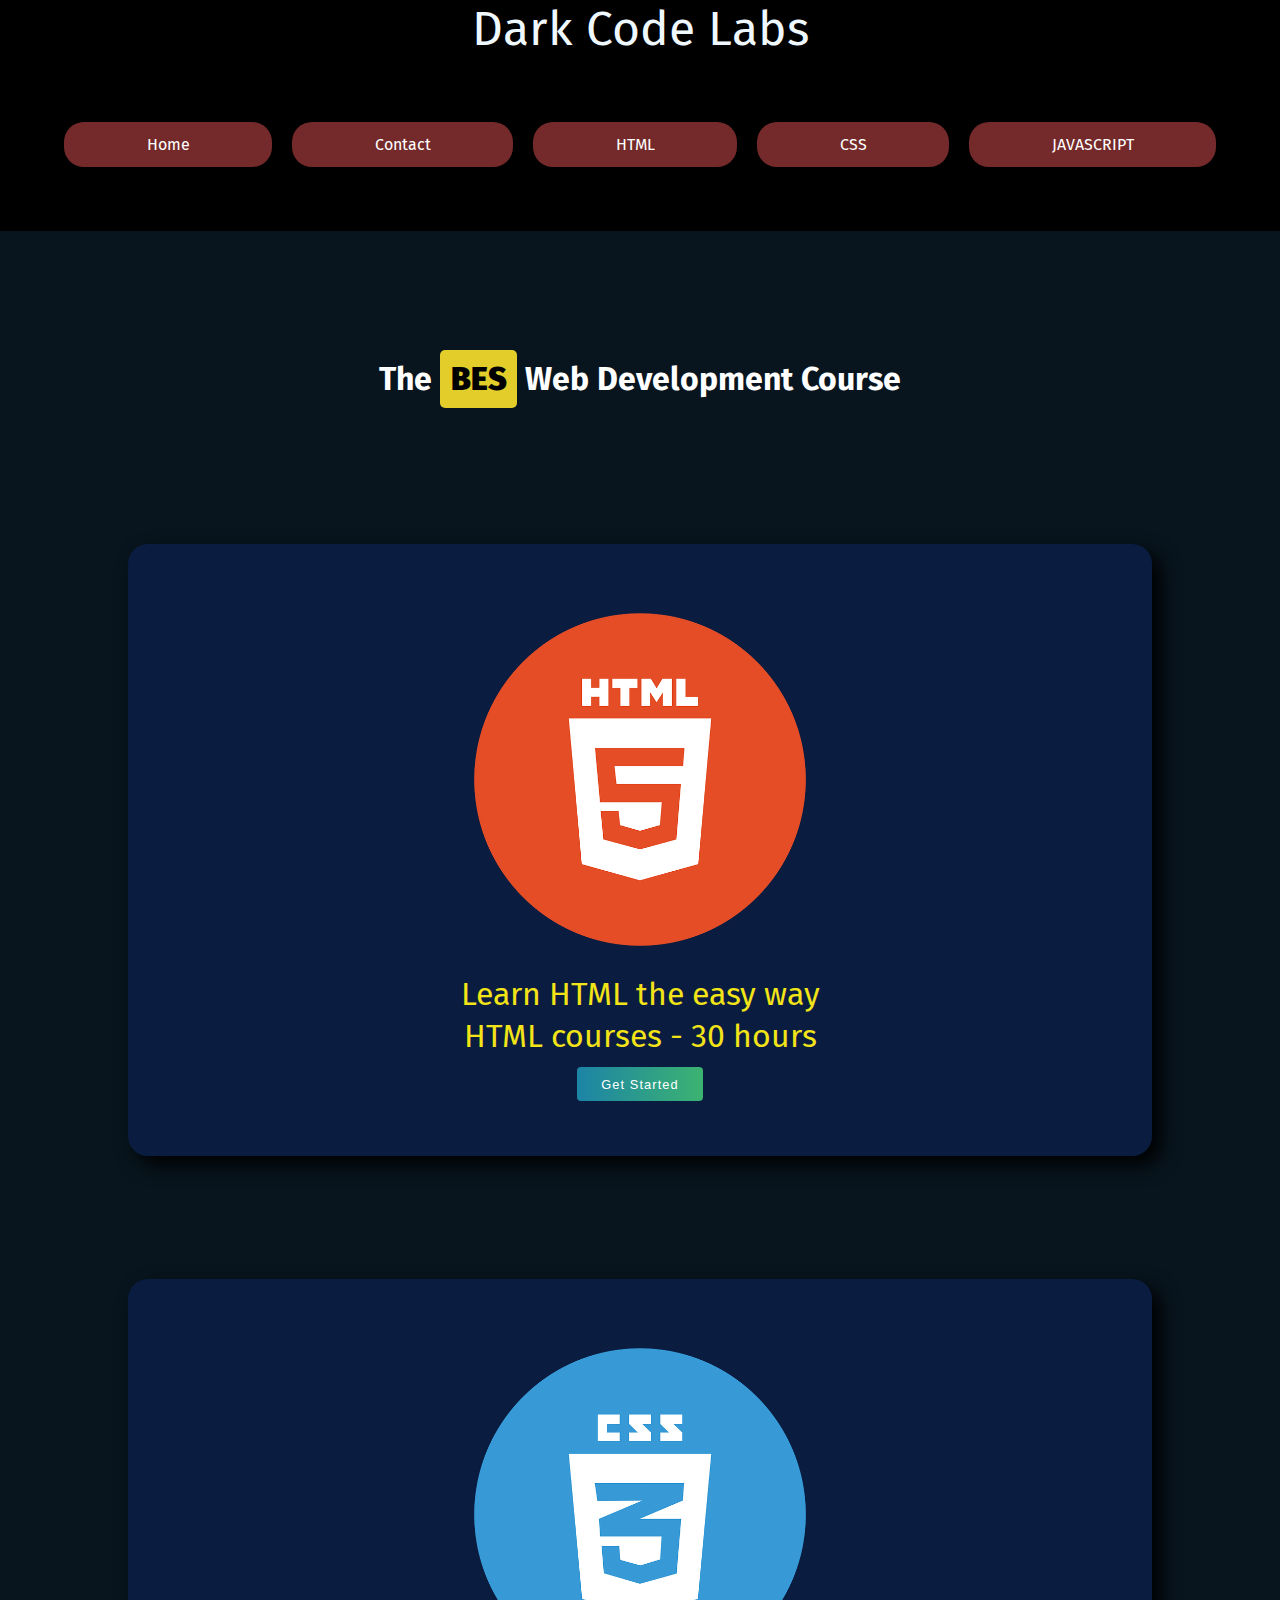
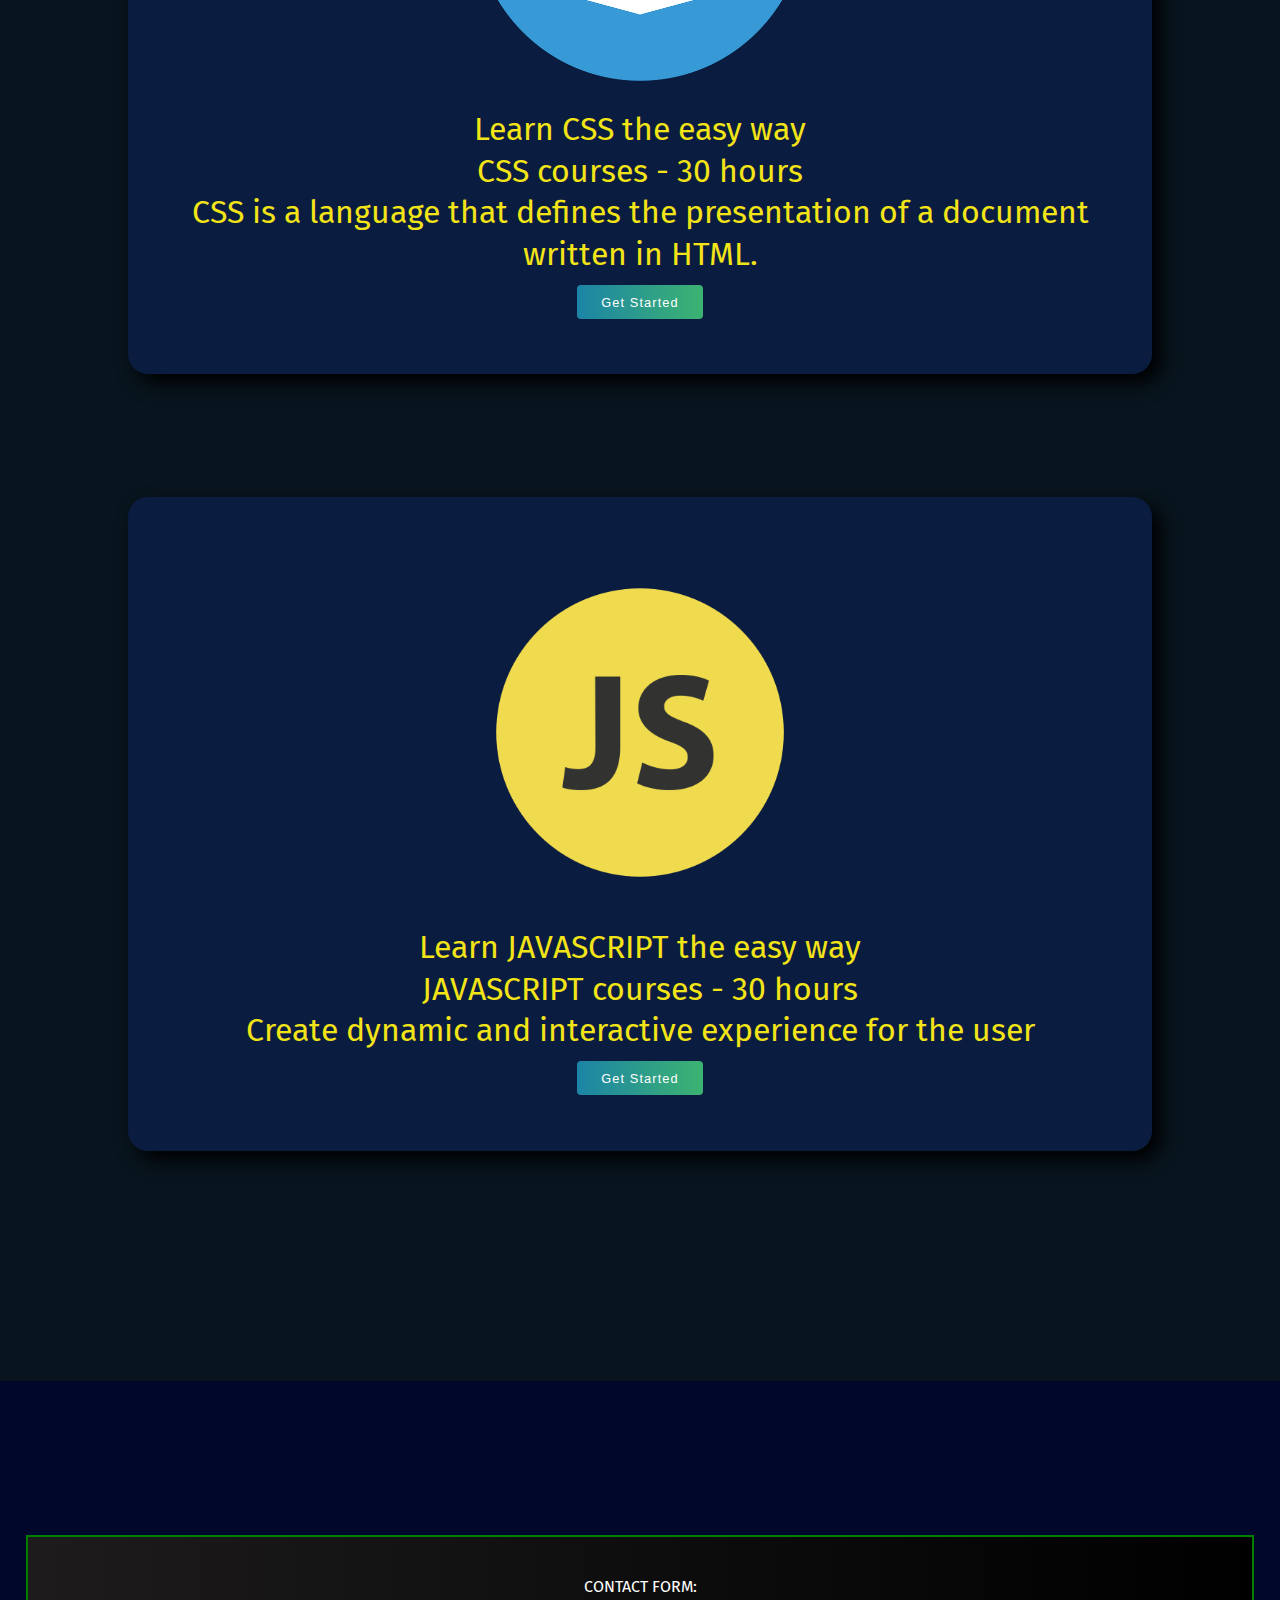
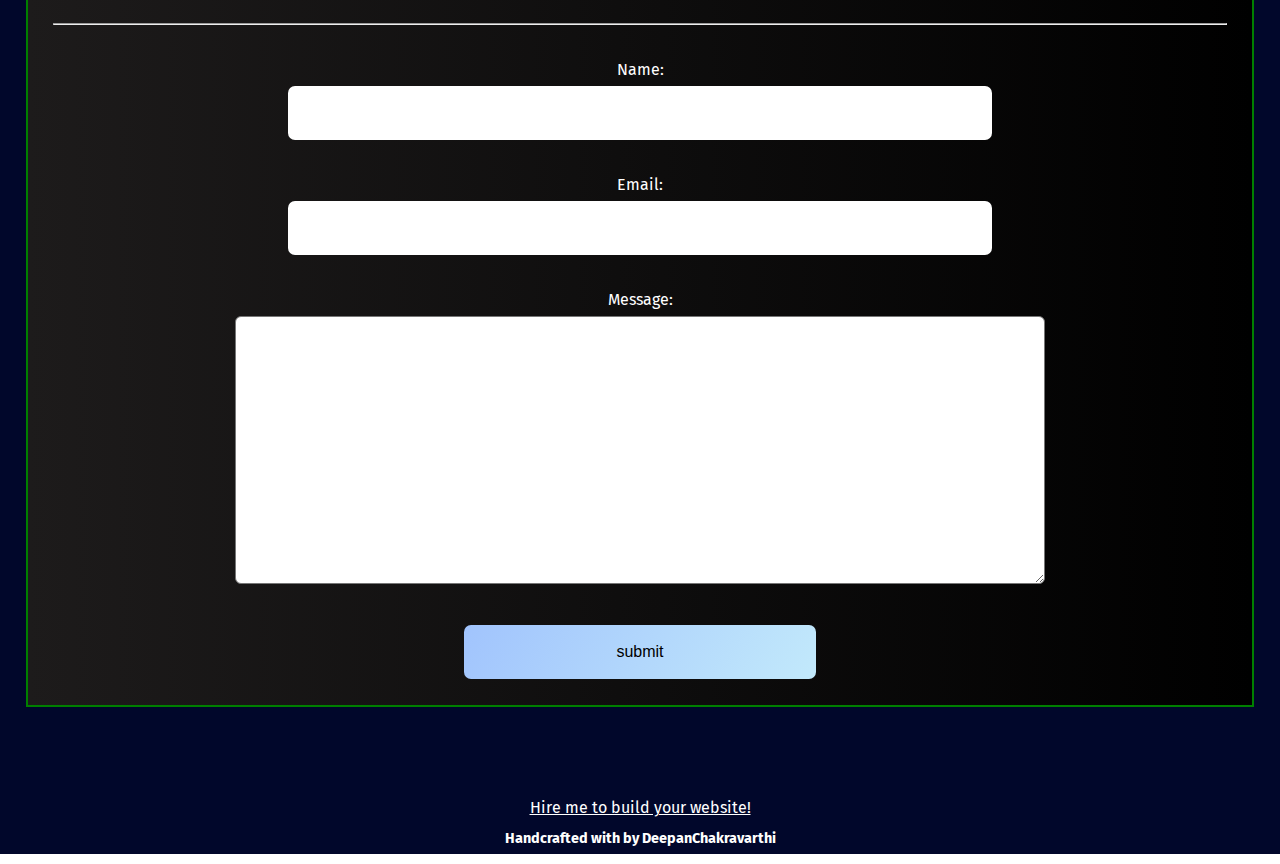
==== index.html @ 504ce3c5 "updating index.html" ====
<!DOCTYPE html>
<html lang="en">

<head>
    <meta charset="UTF-8">
    <meta name="author" content="Darkcoder">
    <meta name="keywords" content="html, css, javascript, web development, darkcodelabs">
    <meta name="description" content="Online web Development courses at DarkCodeLabs">
    <meta name="viewport" content="width=device-width, initial-scale=1.0">
    <meta http-equiv="X-UA-Compatible" content="ie=edge">
    <title>DarkCodeLabs</title>
    <link rel="stylesheet" href="./style.css">
    <link rel="stylesheet" href="https://use.fontawesome.com/releases/v5.8.1/css/all.css"
        integrity="sha384-50oBUHEmvpQ+1lW4y57PTFmhCaXp0ML5d60M1M7uH2+nqUivzIebhndOJK28anvf" crossorigin="anonymous">
    <link href="https://fonts.googleapis.com/css?family=Fira+Sans" rel="stylesheet">
</head>

<body>
    <div class="container" id="container">
        <header id="heading">Dark Code Labs</header>
        <nav id="navBar">
            <a href="./index.html" class="navBtn home"> Home </a>
            <a href="#contact-form" class="navBtn contactnav"> Contact </a>
            <a href="#htmlsec" class="navBtn htmlnav"> HTML </a>
            <a href="#csssec" class="navBtn cssnav"> CSS </a>
            <a href="#javascriptsec" class="navBtn javascriptnav"> JAVASCRIPT </a>
        </nav>
        <!-- <img id ="logo" src="./logo/darkcodelab.png" alt="darkcodelab"> -->

        <main id="pageContent">

            <h1 id="animHeading">The <b id="typing">NO-BULLSHIT</b> Web Development Course</h1>
            <div class="wrap">



                <section id="htmlsec">
                    <div class="html">
                        <img src="./logo/html.png" alt="html">
                        <div class="title">Learn HTML the easy way</div>
                        <div class="description">HTML courses - 30 hours</div>
                        <a href="#contact-form" class="contact" id="Btn">Get Started</a>
                    </div>
                </section>


                <section id="csssec">
                    <div class="css">
                        <img src="./logo/css.png" alt="css">
                        <div class="title">Learn CSS the easy way</div>
                        <div class="description">CSS courses - 30 hours</div>
                        <div class="description"> CSS is a language that defines the presentation of a document written
                            in HTML.</div>
                        <a href="#contact-form" class="contact" id="Btn">Get Started</a>
                    </div>
                </section>


                <section id="javascriptsec">

                    <div class="javascript">
                        <img src="./logo/javascript.png" alt="javascript">
                        <div class="title">Learn JAVASCRIPT the easy way</div>
                        <div class="description">JAVASCRIPT courses - 30 hours</div>
                        <div class="description">Create dynamic and interactive experience for the user</div>
                        <a href="#contact-form" class="contact" id="Btn">Get Started</a>
                    </div>
                </section>
            </div>

        </main>

        <footer>
            <form action="https://formspree.io/deepanchakravarthi434@gmail.com" method="POST" id="contact-form">
                <p id="contact">CONTACT FORM:</p> <br>
                <hr><br>
                Name: <br>
                <input class="name" type="text" name="name" required> <br><br>
                Email: <br>
                <input class="email" type="email" name="email" required> <br><br>
                Message: <br>
                <textarea name="message" id="textarea" cols="37" rows="10"></textarea><br><br>
                <input type="submit" id="submit" value="submit">

            </form><br><br>
            <button id="btn" href="#heading" onclick="topfunction()"><i class="fa fa-arrow-up"></i></button>
            <a href="./contact.html" style="color: white">Hire me to build your website!</a>
            <h3 id="foot">Handcrafted with <i class="fa fa-heart"></i> by DeepanChakravarthi </h3>
        </footer>

    </div>
    <script src="./app.js"></script>

</body>

</html>
---- style.css ----
* {
    margin: 0;
    padding: 0;
    box-sizing: border-box;
}

html {
    scroll-behavior: smooth;
}

.container {

    height: 100%;
    width: 100%;
    font-family: "Fira Sans", sans-serif;
    background: black;
    background: #08151E;

}

#heading {
    font-size: 3rem;
    border: 2px solid rgba(255, 255, 255, 0.15);
    background: black;
    color: aliceblue;
    width: 100%;
    text-align: center;
    position: relative;


}


nav {
    width: 100%;
    display: grid;
    outline: none;
    grid-auto-flow: column;
    grid-gap: 20px;
    padding: 5%;
    background: black;
    text-align: center;



}


.navBtn {
    background: #114357;
    background: -webkit-linear-gradient(to right, #F29492, #114357);
    background: linear-gradient(to right, #F29492, #114357);
    height: 5vh;
    color: white;
    line-height: 5vh;
    border: none;
    outline: none;
    cursor: pointer;

    box-shadow: 2px 2px black;
    scrollbar-highlight-color: #3CB371;
    border-radius: 20px;
    text-decoration: none;
    background: rgba(231, 83, 83, 0.5);
}

img {
    width: 40%;

    border-radius: 100%;
}

main {
    padding: 10% 10%;
    text-align: center;
    line-height: 130%;
    width: 100%;

}

#animHeading {
    margin-bottom: 4%;
    text-align: center;
    line-height: 130%;
    color: white;

}

@media screen and (max-width: 359px) {
    nav {
        grid-auto-flow: row;
    }

}

.navBtn:hover {
    background: rgba(182, 42, 0, 0.8);
}


.html,
.css,
.javascript {

    color: rgb(243, 228, 24);
    font-size: 2rem;
    line-height: 130%;
    background: rgba(12, 32, 77, 0.7);
    border-radius: 20px;
    padding: 5% 5%;
    margin-top: 10%;
    box-shadow: 9px 9px 20px black;
    width: 100%;

}

.wrap {

    margin-bottom: 10%;
    display: grid;
    grid-auto-flow: row;
    grid-gap: 20px;
}

footer {
    text-align: center;
    color: white;
    background: #01072B;
    padding: 10% 0;
    line-height: 190%;
    text-align: center;
    padding-bottom: 0;
}

.contact {
    background: #FF512F;
    background: linear-gradient(to right, #1c84a6, #3CB371);
    color: white;
    font-size: 0.8rem;
    font-family: "Oswald", "Helvetica Neue", sans-serif;
    padding: 0.6rem 1.5rem;
    border-radius: 4px;
    transition: 0.3s all ease-in-out;
    letter-spacing: 1.1px;
    text-decoration: none
}

.contact:hover {
    cursor: pointer;
    opacity: 0.8;
    box-shadow: 0 0 5px 2px rgba(39, 147, 126, 0.35);
}

#typing {
    background: rgb(226, 205, 43);
    padding: 1%;
    color: black;
    border-radius: 5px;
}

#foot {
    margin-bottom: 0;
    font-size: 0.9rem;
}

@keyframes blink {
    0% {
        opacity: 0;
    }

    50% {
        opacity: 0;
    }

    100% {
        opacity: 1;
    }
}

#heading {
    outline: none;
    border: none;

    animation: headanimation 0.9s ease-in-out infinite alternate;
}

@keyframes headanimation {
    0% {

        color: white;

    }

    50% {
        color: darkgrey;
    }

    100% {

        color: grey;
    }
}

img {
    animation: imgrotate 3s ease-out infinite;

}

@keyframes imgrotate {
    from {
        transform: rotateY(0deg);
    }

    to {
        transform: rotateY(1440deg);
    }
}

form {
    width: calc(100% -8%);
    height: 100%;
    margin-top: 2%;
    border: 2px solid green;
    margin: 2%;
    padding: 2%;
    background-image: linear-gradient(to right, #1d1b1b 0%, black 100%);
}

form>input {
    border: none;
    outline: none;
    height: 6vh;
    padding: 1%;
    border-radius: 7px;
    width: 60%;
    font-size: 1rem;
}

textarea {
    border-radius: 6px;
    padding: 2%;
    width: 69%;
    font-size: 1.2rem;
}

.name:focus,
.email:focus {
    width: 70%;
}

form input[type="submit"] {
    width: 30%;
    background-image: linear-gradient(120deg, #a1c4fd 0%, #c2e9fb 100%);
    cursor: pointer;
}

input[type="submit"]:hover {
    opacity: 0.8;
    box-shadow: 0 0 5px 2px rgba(39, 147, 126, 0.35);
}

#contact {
    position: relative;
    top: 10px;
}

#btn {
    border: none;
    background: none;
    position: fixed;
    right: 10px;
    bottom: 10px;
    z-index: 99;
    display: none;
    font-size: 1.7rem;
    outline: none;
    cursor: pointer;
    color: white;
}
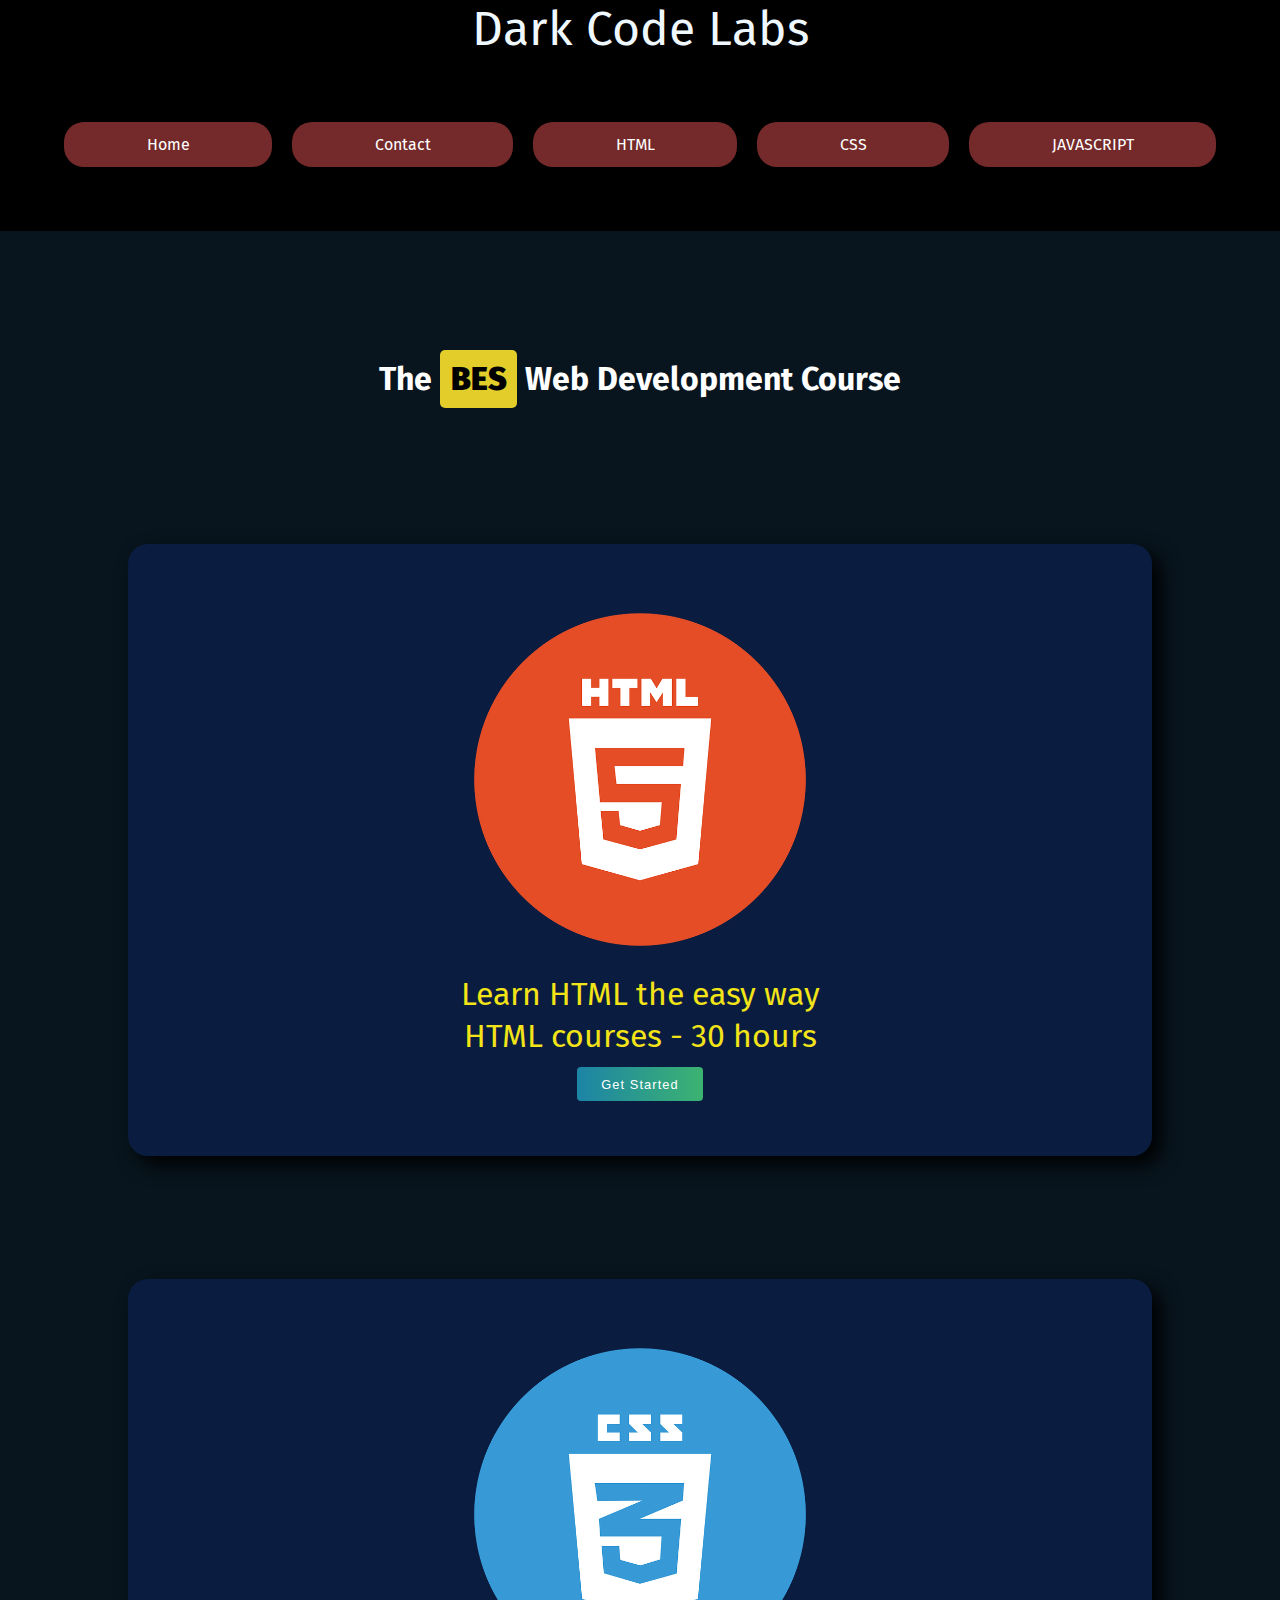
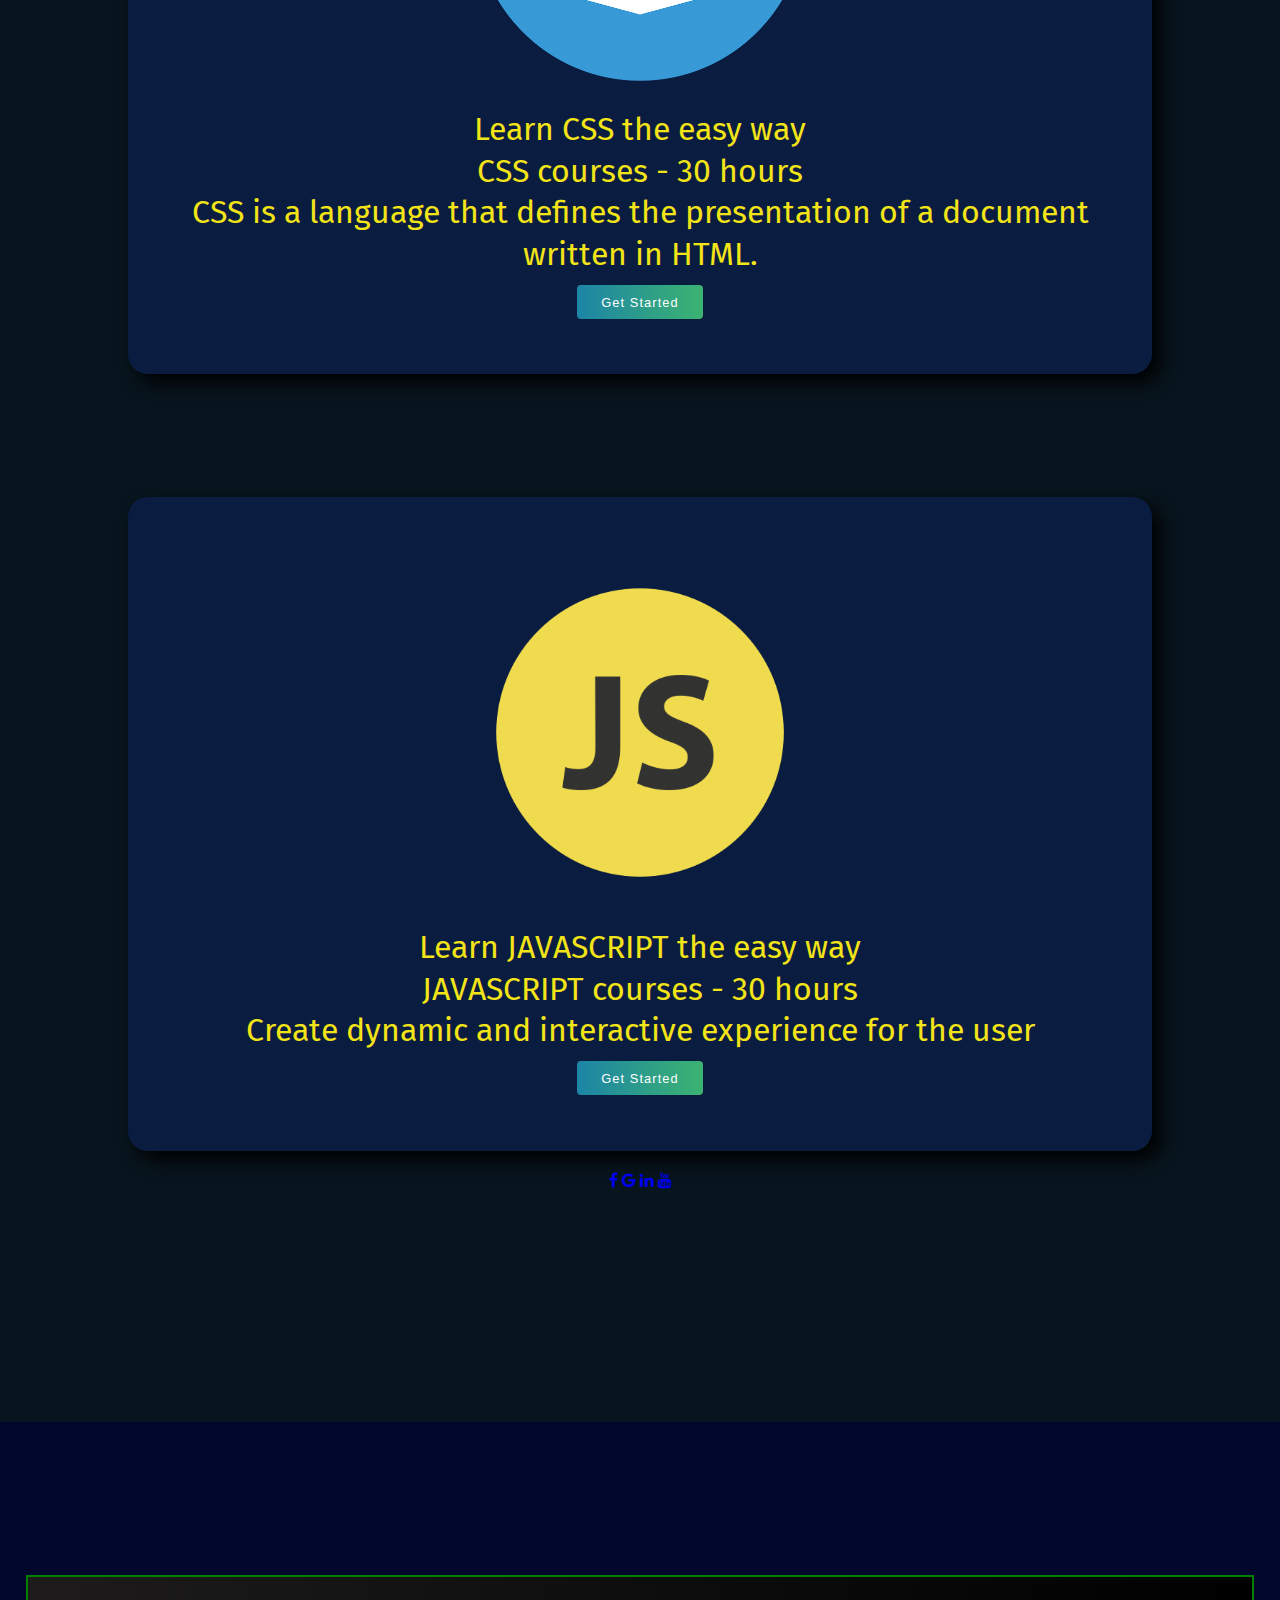
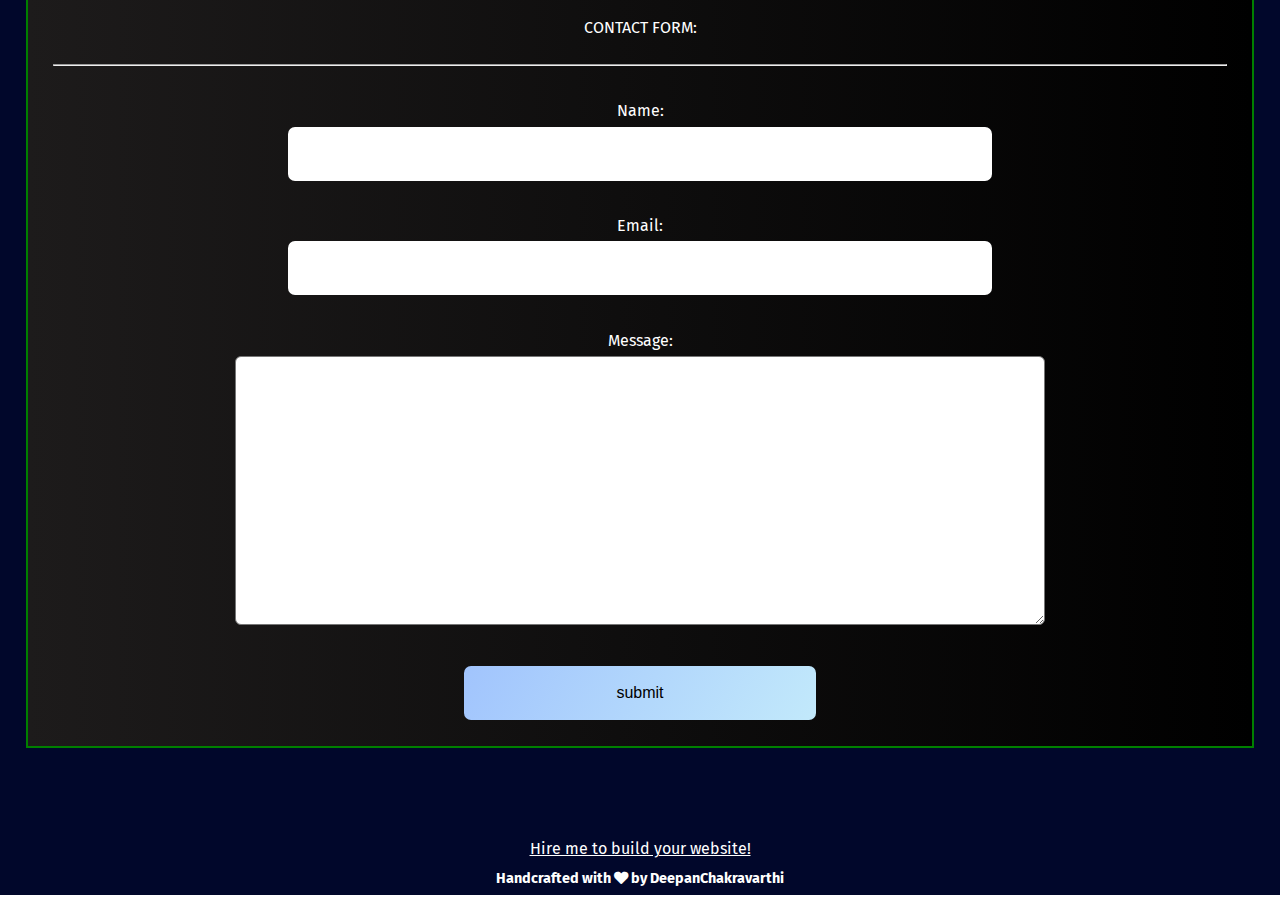
==== commit c8b247e4: "updating index.html" ====
--- a/index.html
+++ b/index.html
@@ -12,6 +12,7 @@
     <link rel="stylesheet" href="./style.css">
     <link rel="stylesheet" href="https://use.fontawesome.com/releases/v5.8.1/css/all.css"
         integrity="sha384-50oBUHEmvpQ+1lW4y57PTFmhCaXp0ML5d60M1M7uH2+nqUivzIebhndOJK28anvf" crossorigin="anonymous">
+    <link rel="stylesheet" href="https://cdnjs.cloudflare.com/ajax/libs/font-awesome/4.7.0/css/font-awesome.min.css">
     <link href="https://fonts.googleapis.com/css?family=Fira+Sans" rel="stylesheet">
 </head>
 
@@ -66,6 +67,22 @@
                         <a href="#contact-form" class="contact" id="Btn">Get Started</a>
                     </div>
                 </section>
+                <div class="icon-bar">
+                    <a href="https://www.facebook.com/deepan.kabilan" target="_blank" class="facebook"><i
+                            class="fa fa-facebook"></i></a>
+
+                    <a href="./contact.html" class="google"><i class="fa fa-google"></i></a>
+
+
+
+                    <a href="https://linkedin.com/in/deepan-chakravarthi-9a6987181/" target="_blank" class="linkedin"><i
+                            class="fa fa-linkedin"></i></a>
+
+
+
+                    <a href="https://www.youtube.com/channel/UCN4wZ_shAKNhyek0of5-tuQ?view_as=subscriber"
+                        target="_blank" class="youtube"><i class="fa fa-youtube"></i></a>
+                </div>
             </div>
 
         </main>
@@ -91,6 +108,4 @@
     </div>
     <script src="./app.js"></script>
 
-</body>
-
 </html>
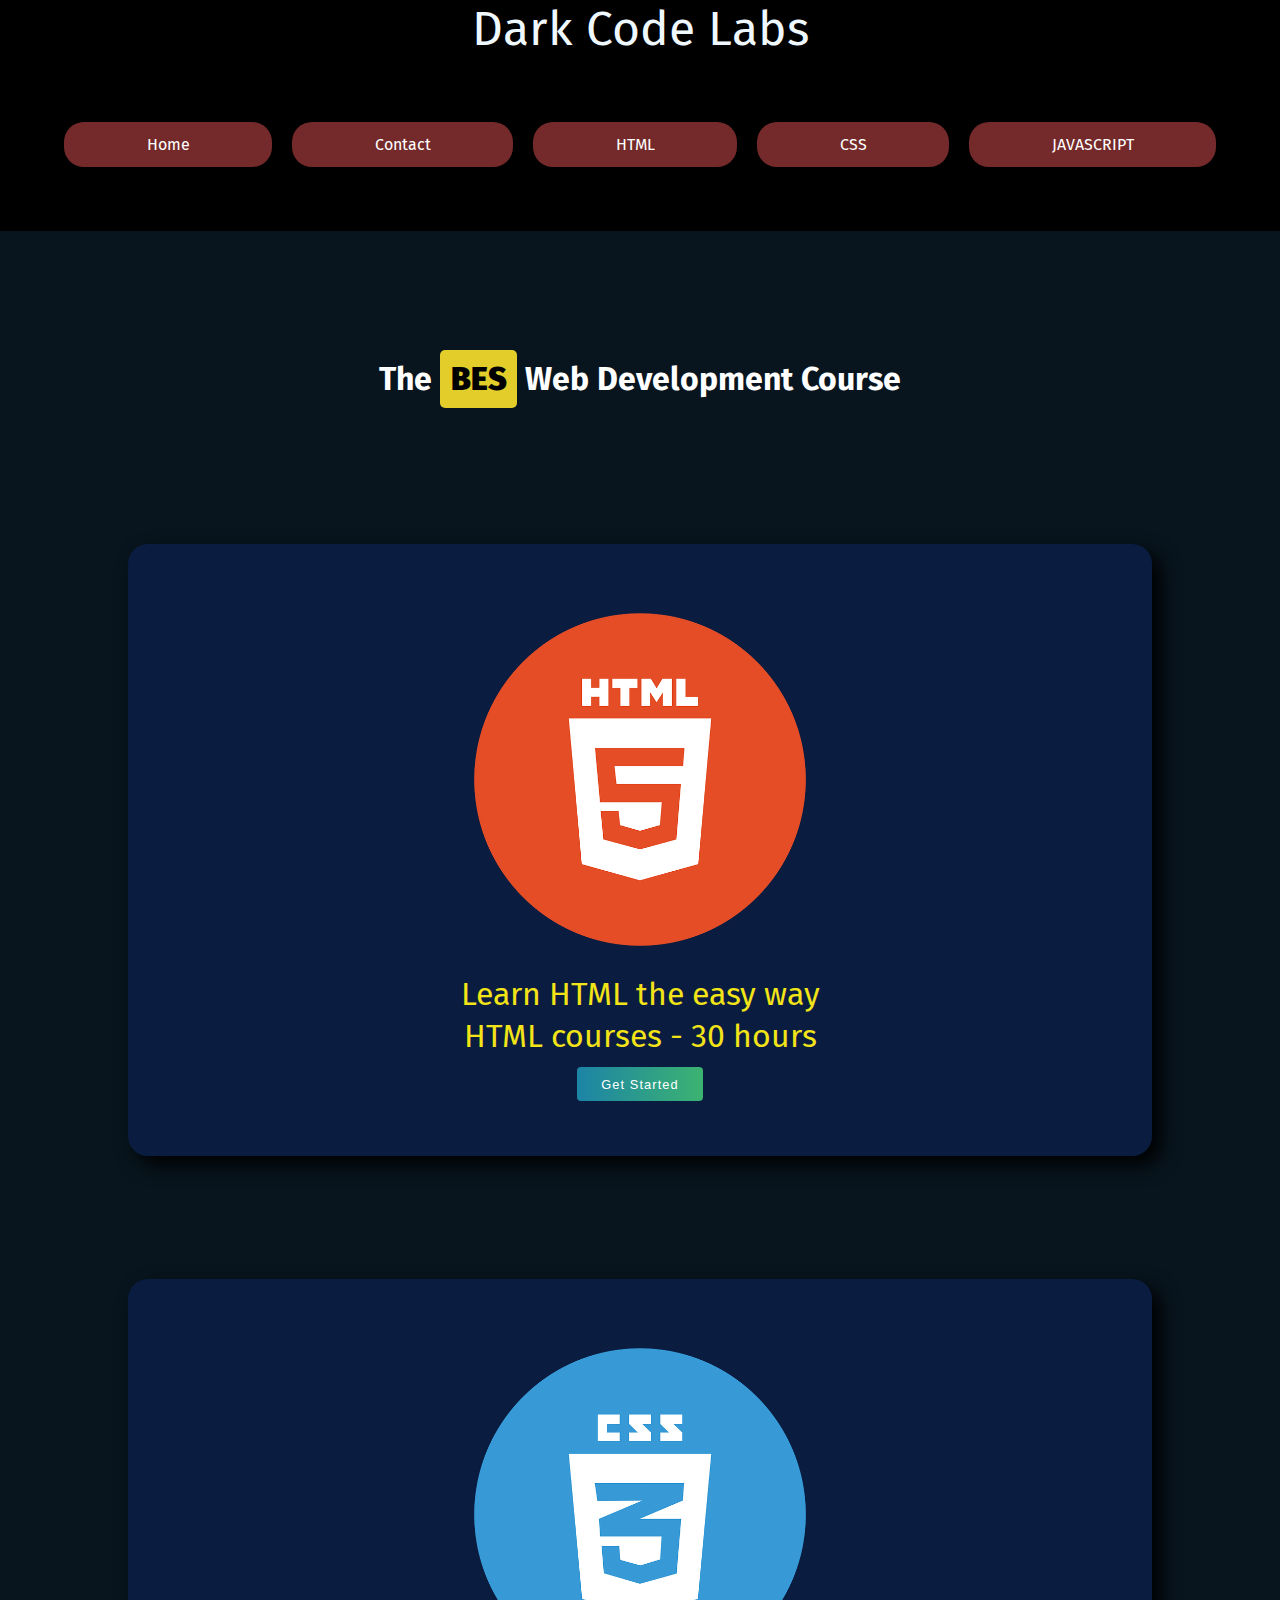
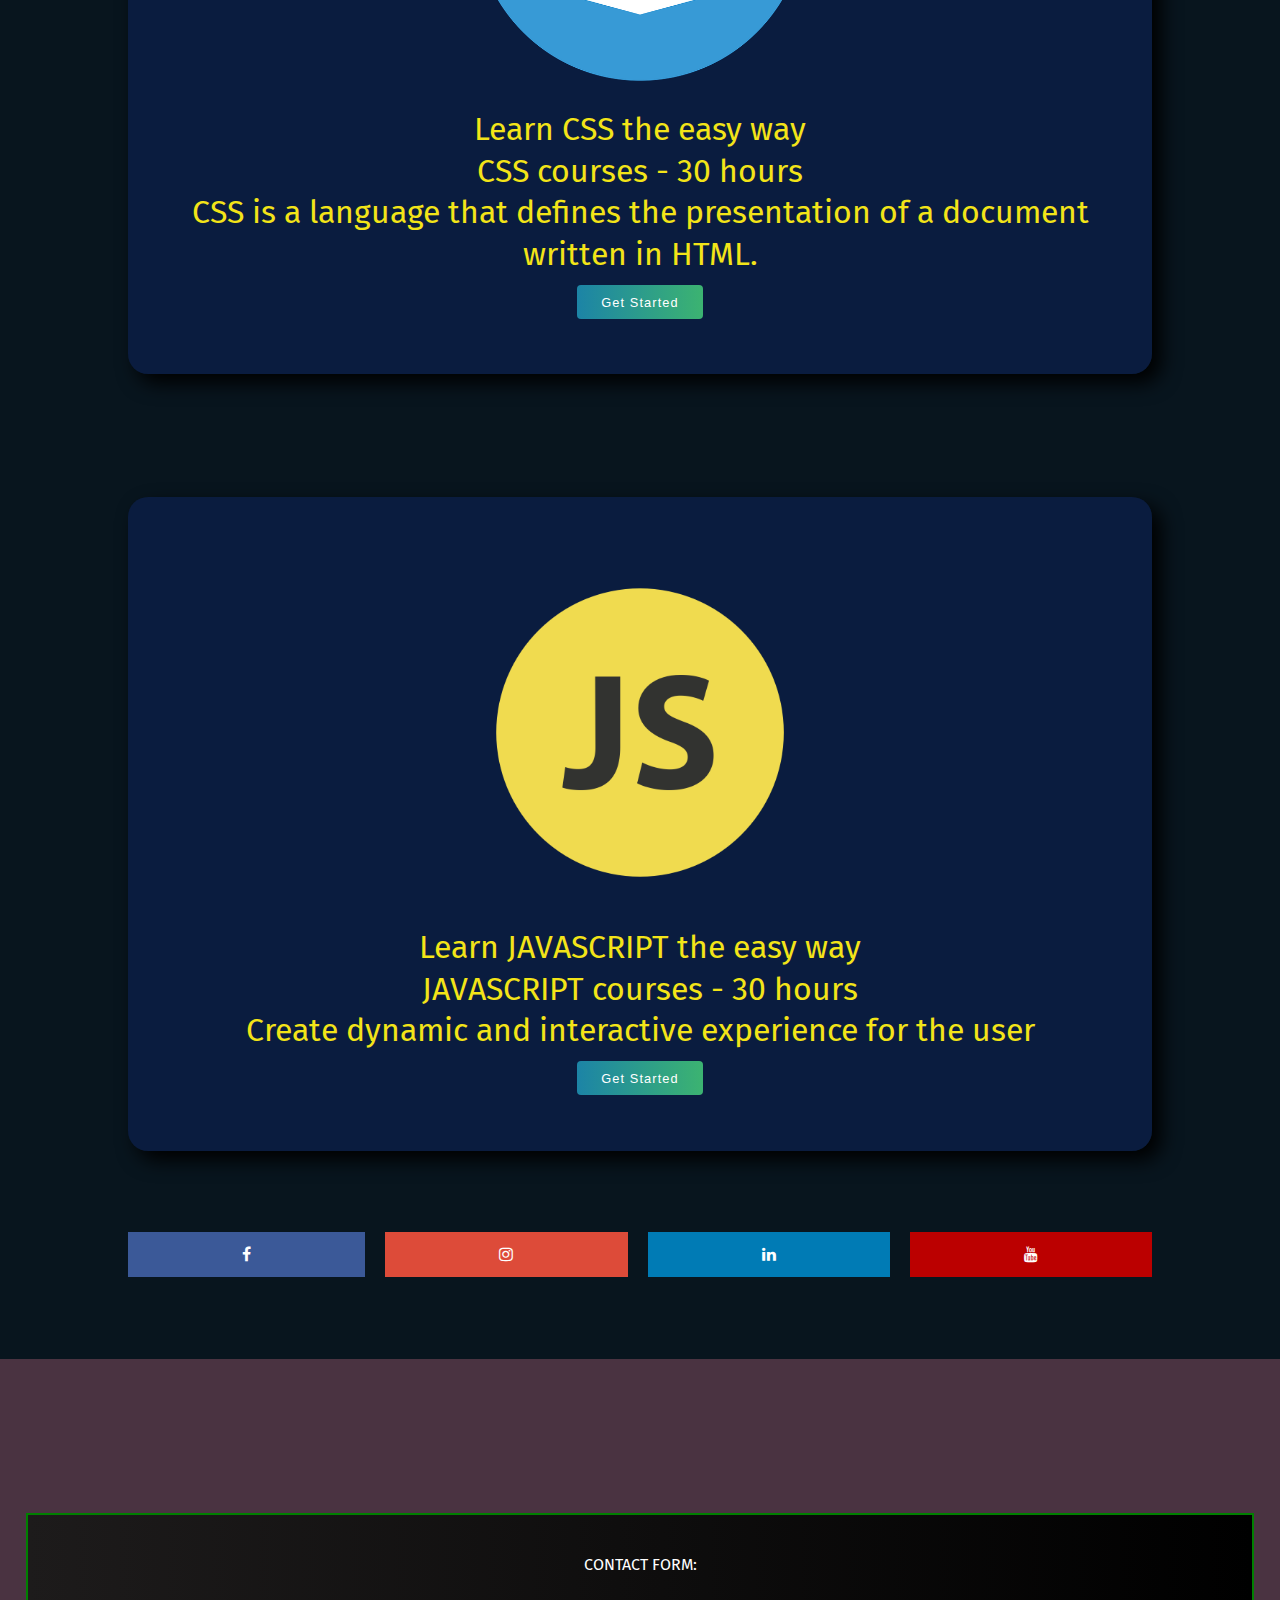
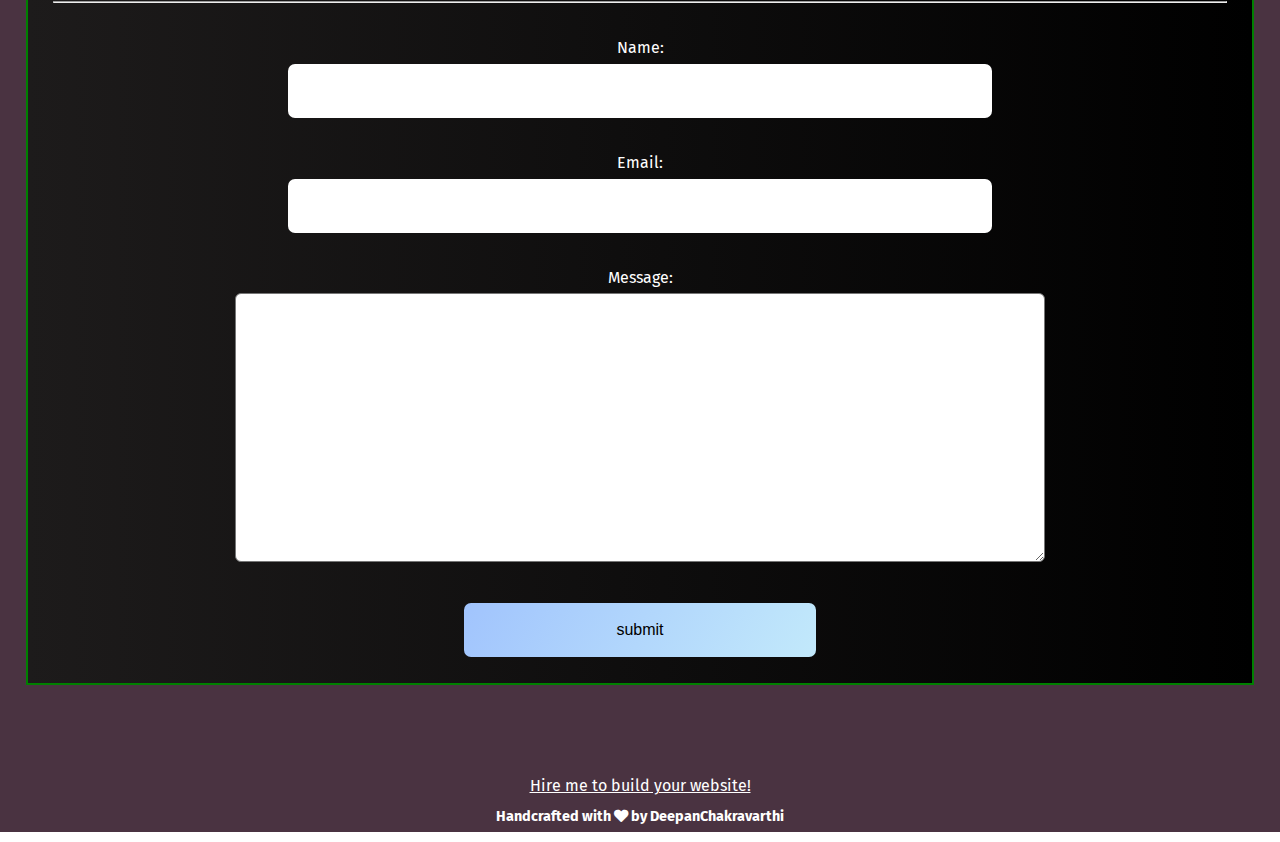
==== commit e9e9fd56: "updating index.html" ====
--- a/index.html
+++ b/index.html
@@ -71,7 +71,7 @@
                     <a href="https://www.facebook.com/deepan.kabilan" target="_blank" class="facebook"><i
                             class="fa fa-facebook"></i></a>
 
-                    <a href="./contact.html" class="google"><i class="fa fa-google"></i></a>
+                    <a href="https://www.instagram.com/deepanchakravarthik/" target="_blank" class="google"><i class="fa fa-instagram"></i></a>
 
 
 
--- a/style.css
+++ b/style.css
@@ -75,6 +75,7 @@
     text-align: center;
     line-height: 130%;
     width: 100%;
+    padding-bottom: 0px;
 
 }
 
@@ -125,7 +126,7 @@
 footer {
     text-align: center;
     color: white;
-    background: #01072B;
+    background: #4A3341;
     padding: 10% 0;
     line-height: 190%;
     text-align: center;
@@ -153,8 +154,8 @@
 
 #typing {
     background: rgb(226, 205, 43);
+    color: black;
     padding: 1%;
-    color: black;
     border-radius: 5px;
 }
 
@@ -219,7 +220,7 @@
 form {
     width: calc(100% -8%);
     height: 100%;
-    margin-top: 2%;
+
     border: 2px solid green;
     margin: 2%;
     padding: 2%;
@@ -277,3 +278,41 @@
     cursor: pointer;
     color: white;
 }
+
+.icon-bar {
+    margin-top: 4%;
+    display: grid;
+    grid-auto-flow: column;
+    grid-gap: 20px;
+    height: 100%;
+    width: 100%;
+    text-align: center;
+    line-height: 5vh;
+    align-content: center;
+}
+
+/* Style the social media icons with color, if you want */
+.icon-bar a:hover {
+    background-color: #000;
+}
+
+.facebook {
+    background: #3B5998;
+    color: white;
+}
+
+
+.google {
+    background: #dd4b39;
+    color: white;
+}
+
+.linkedin {
+    background: #007bb5;
+    color: white;
+}
+
+.youtube {
+    background: #bb0000;
+    color: white;
+}
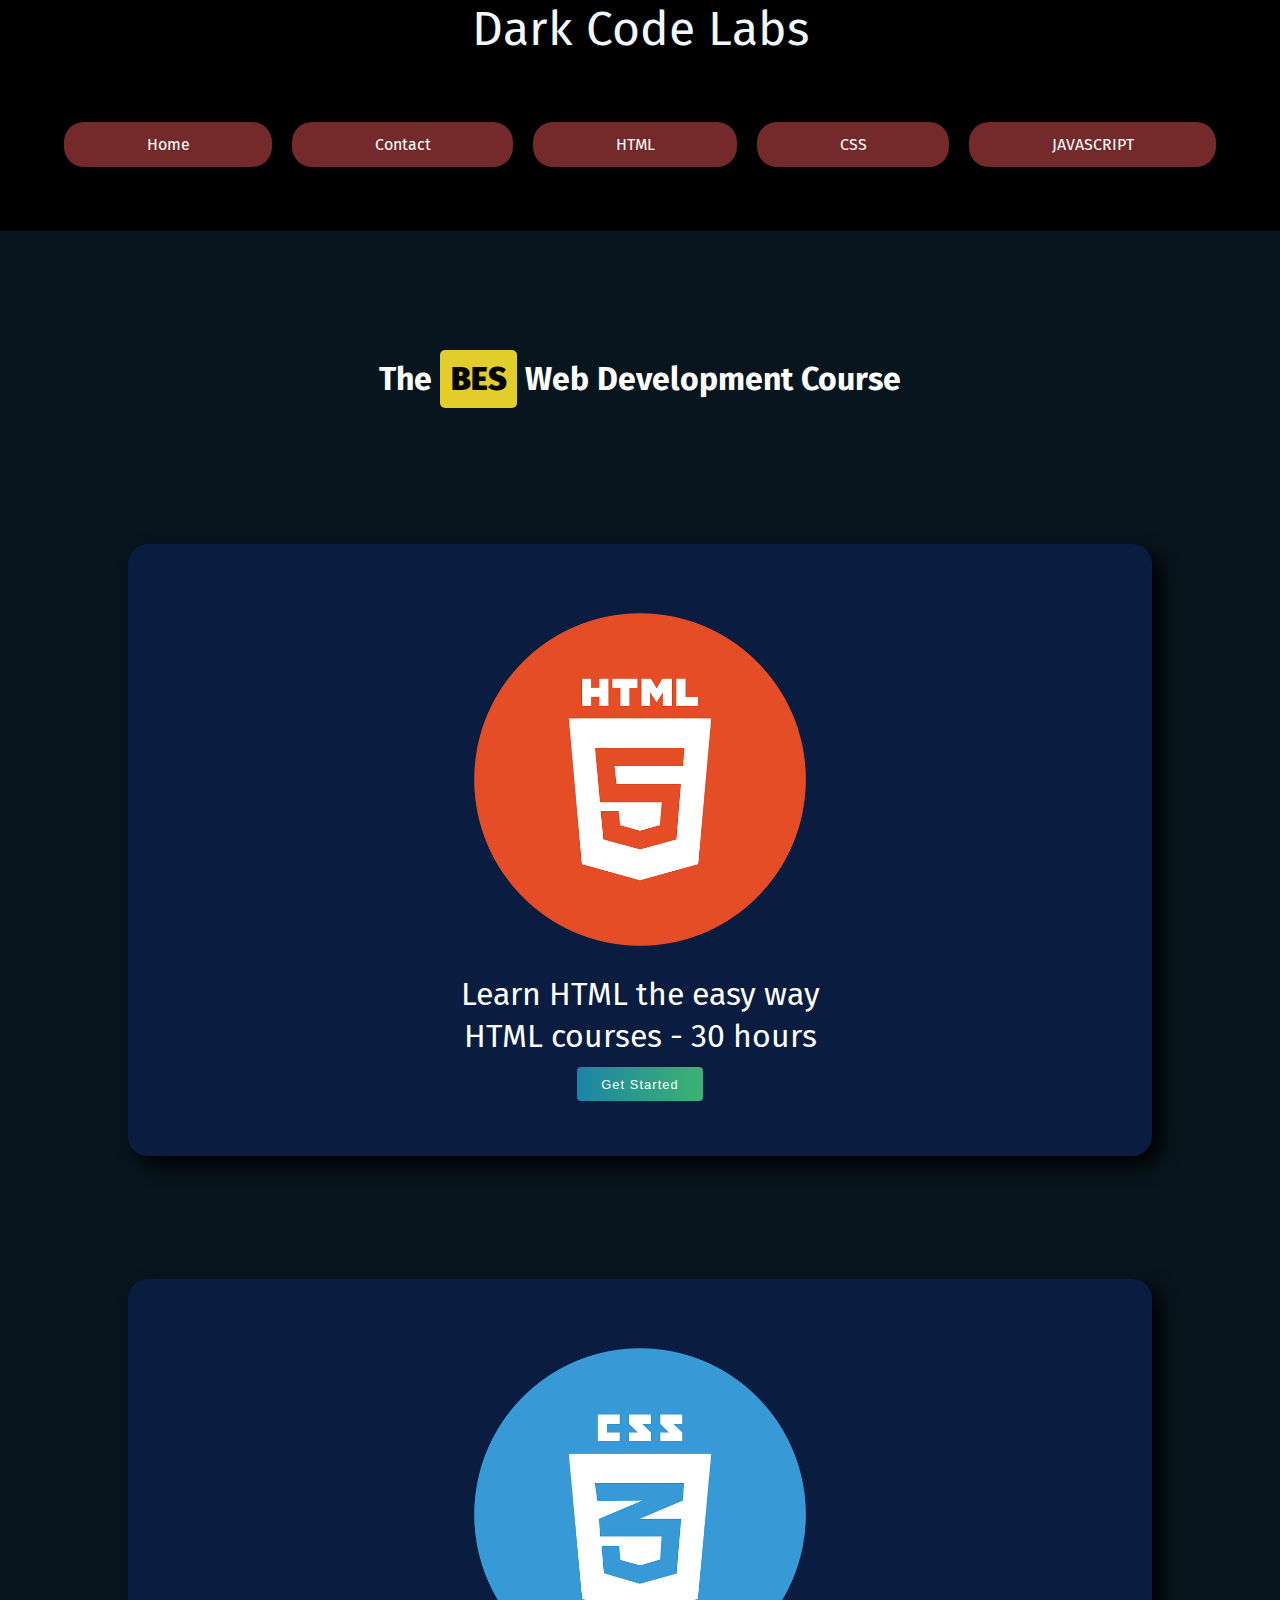
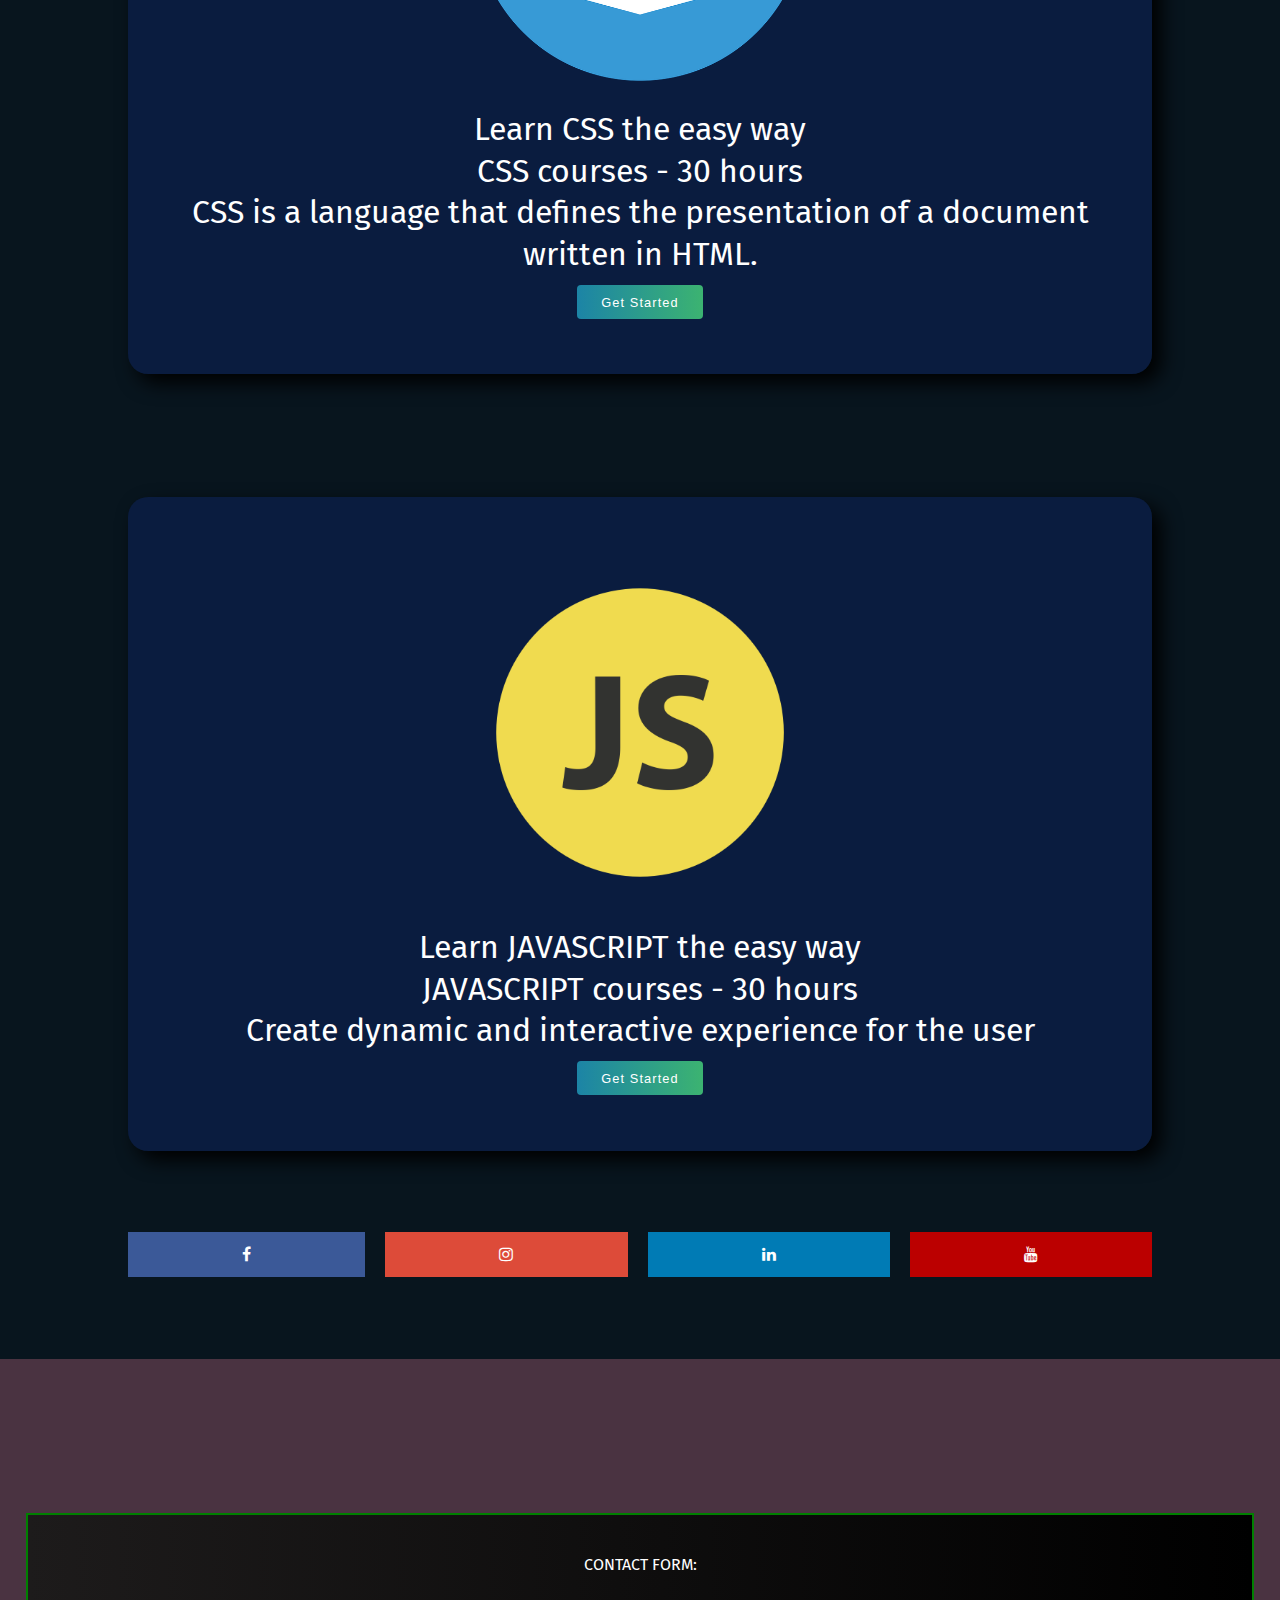
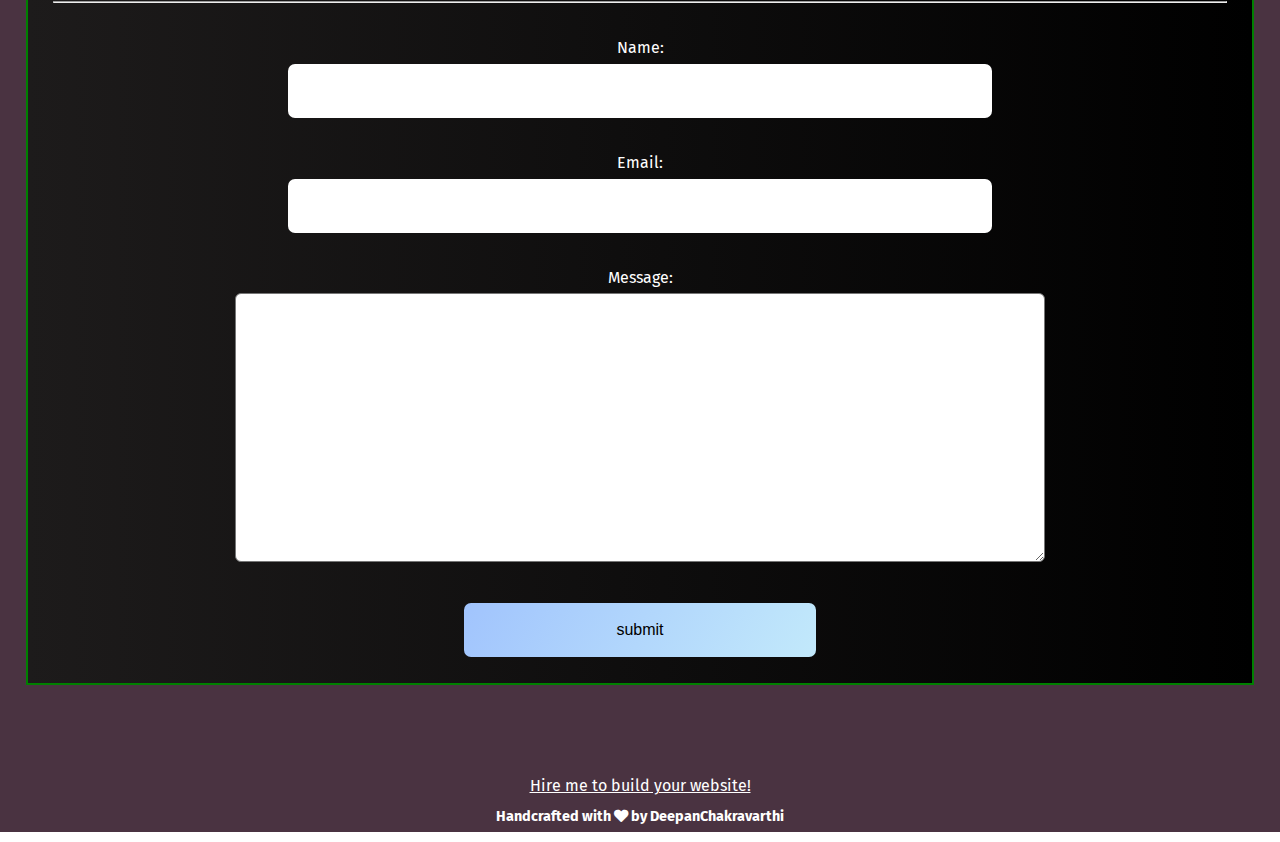
==== commit ff039dcf: "adding google adsense script" ====
--- a/index.html
+++ b/index.html
@@ -14,6 +14,13 @@
         integrity="sha384-50oBUHEmvpQ+1lW4y57PTFmhCaXp0ML5d60M1M7uH2+nqUivzIebhndOJK28anvf" crossorigin="anonymous">
     <link rel="stylesheet" href="https://cdnjs.cloudflare.com/ajax/libs/font-awesome/4.7.0/css/font-awesome.min.css">
     <link href="https://fonts.googleapis.com/css?family=Fira+Sans" rel="stylesheet">
+    <script async src="//pagead2.googlesyndication.com/pagead/js/adsbygoogle.js"></script>
+    <script>
+      (adsbygoogle = window.adsbygoogle || []).push({
+        google_ad_client: "ca-pub-6577557805751368",
+        enable_page_level_ads: true
+      });
+    </script>
 </head>
 
 <body>
--- a/style.css
+++ b/style.css
@@ -103,7 +103,7 @@
 .css,
 .javascript {
 
-    color: rgb(243, 228, 24);
+    color: white;
     font-size: 2rem;
     line-height: 130%;
     background: rgba(12, 32, 77, 0.7);
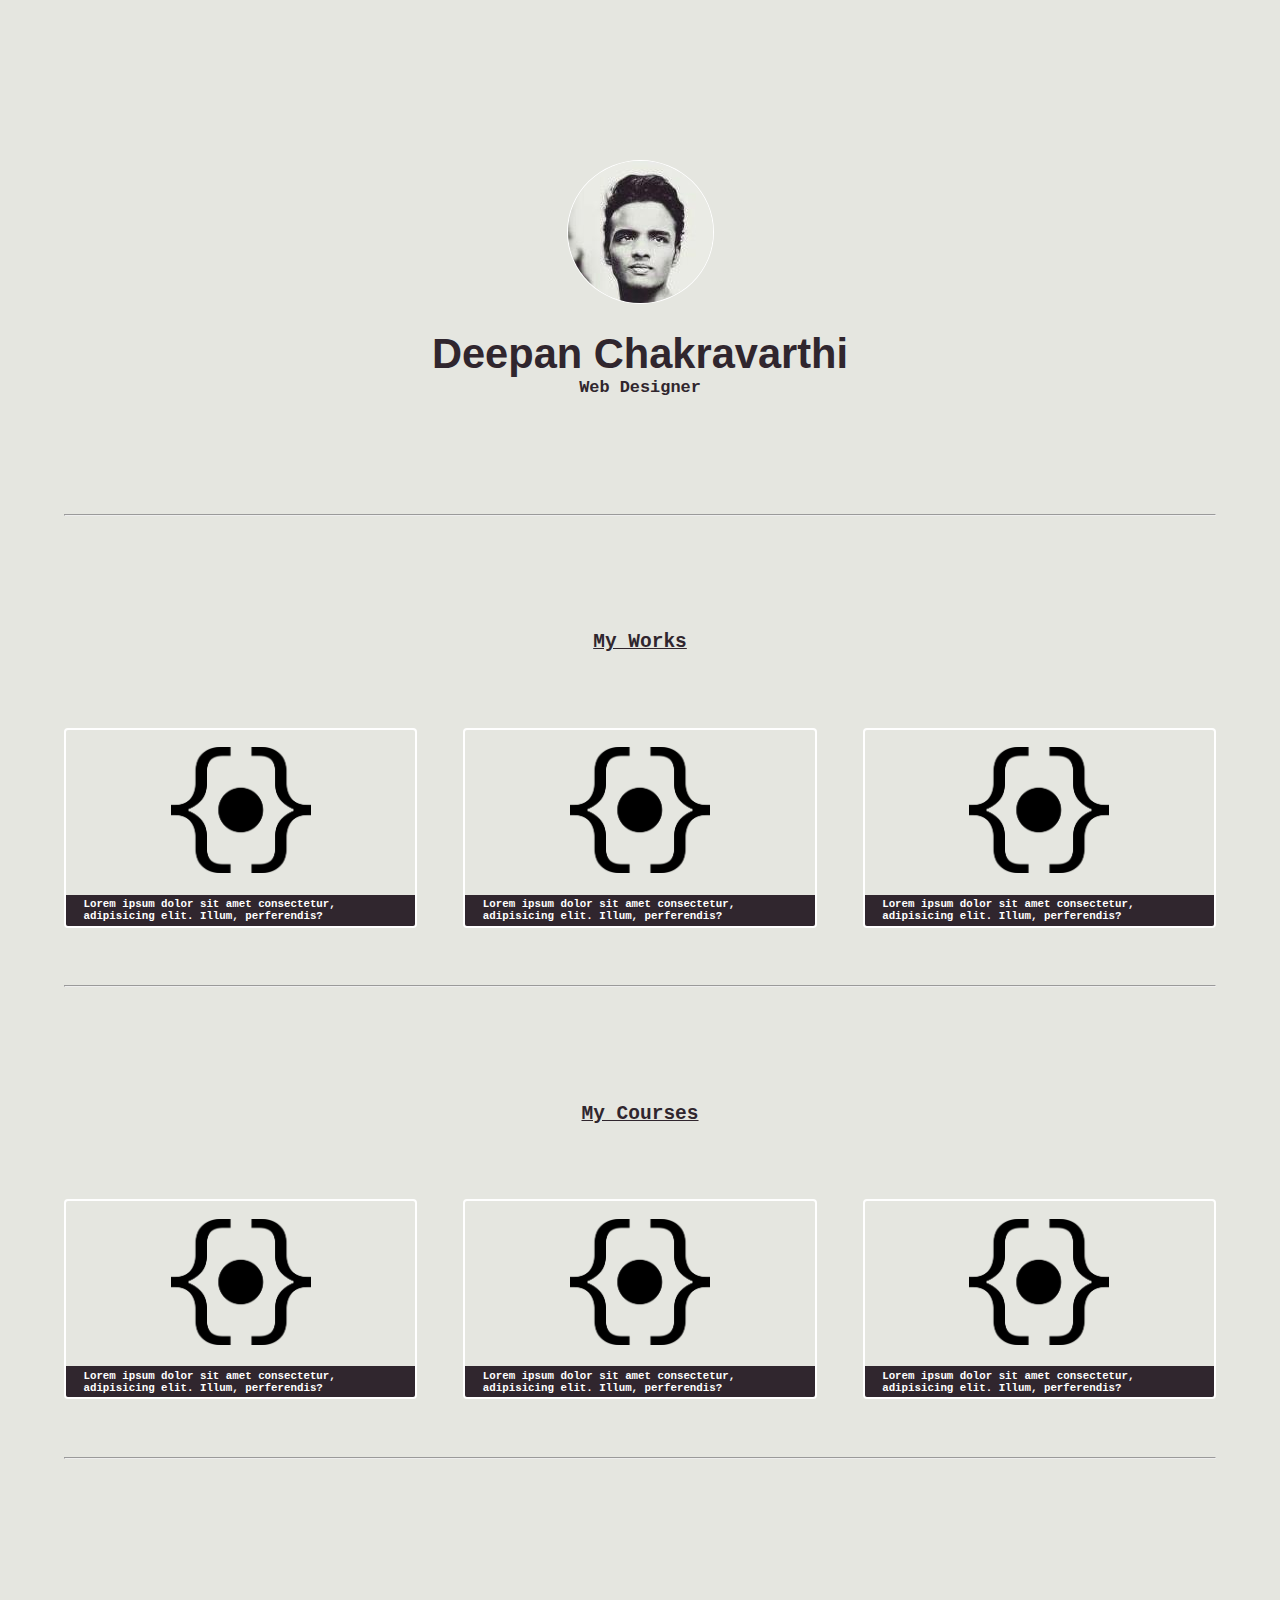
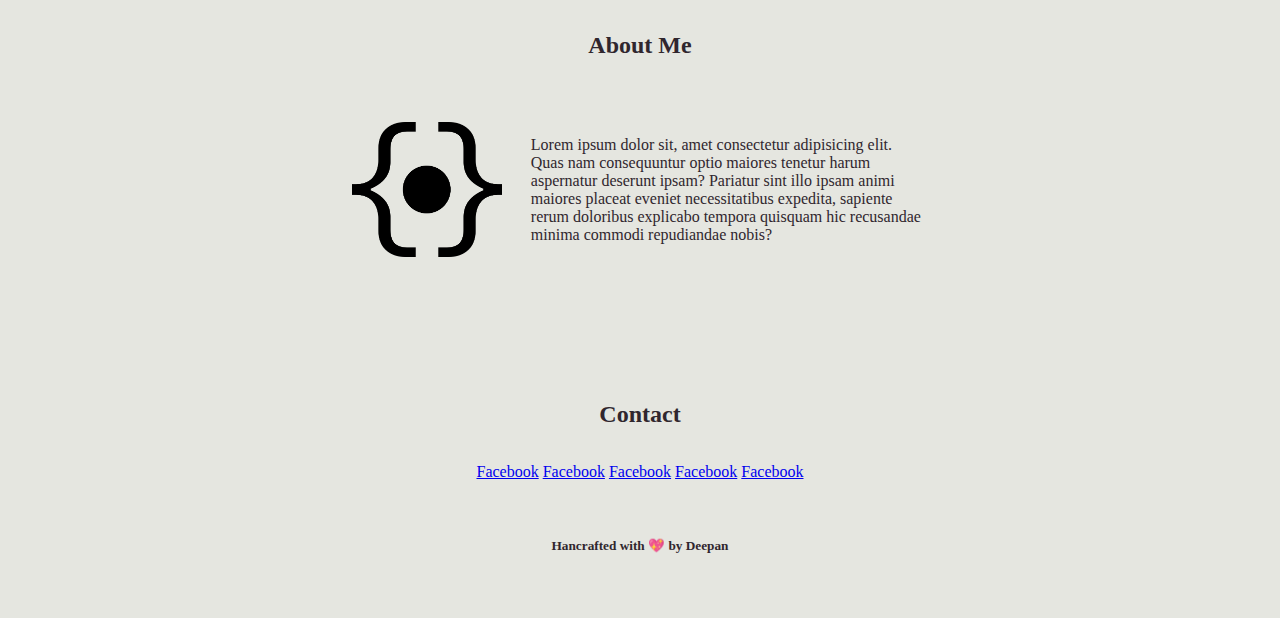
==== commit 19710a73: "Add files via upload" ====
--- a/index.html
+++ b/index.html
@@ -2,117 +2,151 @@
 <html lang="en">
 
 <head>
-    <meta charset="UTF-8">
-    <meta name="author" content="Darkcoder">
-    <meta name="keywords" content="html, css, javascript, web development, darkcodelabs">
-    <meta name="description" content="Online web Development courses at DarkCodeLabs">
-    <meta name="viewport" content="width=device-width, initial-scale=1.0">
-    <meta http-equiv="X-UA-Compatible" content="ie=edge">
-    <title>DarkCodeLabs</title>
-    <link rel="stylesheet" href="./style.css">
-    <link rel="stylesheet" href="https://use.fontawesome.com/releases/v5.8.1/css/all.css"
-        integrity="sha384-50oBUHEmvpQ+1lW4y57PTFmhCaXp0ML5d60M1M7uH2+nqUivzIebhndOJK28anvf" crossorigin="anonymous">
-    <link rel="stylesheet" href="https://cdnjs.cloudflare.com/ajax/libs/font-awesome/4.7.0/css/font-awesome.min.css">
-    <link href="https://fonts.googleapis.com/css?family=Fira+Sans" rel="stylesheet">
-    <script async src="//pagead2.googlesyndication.com/pagead/js/adsbygoogle.js"></script>
-    <script>
-      (adsbygoogle = window.adsbygoogle || []).push({
-        google_ad_client: "ca-pub-6577557805751368",
-        enable_page_level_ads: true
-      });
-    </script>
+  <meta charset="UTF-8" />
+  <meta name="viewport" content="width=device-width, initial-scale=1.0" />
+  <meta http-equiv="X-UA-Compatible" content="ie=edge" />
+  <link rel="stylesheet" href="./style.css" />
+  <!-- google fonts -->
+  <link href="https://fonts.googleapis.com/css?family=Fredoka+One|Permanent+Marker&display=swap" rel="stylesheet" />
+  <!-- google fonts -->
+  <title>Deepan Chakravarthi</title>
 </head>
 
 <body>
-    <div class="container" id="container">
-        <header id="heading">Dark Code Labs</header>
-        <nav id="navBar">
-            <a href="./index.html" class="navBtn home"> Home </a>
-            <a href="#contact-form" class="navBtn contactnav"> Contact </a>
-            <a href="#htmlsec" class="navBtn htmlnav"> HTML </a>
-            <a href="#csssec" class="navBtn cssnav"> CSS </a>
-            <a href="#javascriptsec" class="navBtn javascriptnav"> JAVASCRIPT </a>
-        </nav>
-        <!-- <img id ="logo" src="./logo/darkcodelab.png" alt="darkcodelab"> -->
+  <div class="container">
+    <!-- <header class="header">
+        <a href="#">Resume</a>
+      </header> -->
 
-        <main id="pageContent">
+    <main class="body">
+      <!-- info -->
+      <div class="main-info-div">
+        <div class="main-info">
+          <h1 class="hero-name">Deepan Chakravarthi</h1>
+          <h6>Web Designer</h6>
+        </div>
+        <div class="hero-image">
+          <img src="dc.jpg" alt="Image Not Found" />
+        </div>
+      </div>
+      <hr>
+      <!-- info -->
+      <!-- my-works -->
+      <div class="my-works">
+        <h2 class="my-works-header">My Works</h2>
+        <div class="cards">
+          <div class="work-card card1">
+            <div class="image-div">
+              <img src="./curve.png" alt="Image Not Found" />
+            </div>
+            <div class="work-description">
+              <h5>
+                Lorem ipsum dolor sit amet consectetur, adipisicing elit.
+                Illum, perferendis?
+              </h5>
+            </div>
+          </div>
+          <div class="work-card card2">
+            <div class="image-div">
+              <img src="./curve.png" alt="Image Not Found" />
+            </div>
+            <div class="work-description">
+              <h5>
+                Lorem ipsum dolor sit amet consectetur, adipisicing elit.
+                Illum, perferendis?
+              </h5>
+            </div>
+          </div>
+          <div class="work-card card3">
+            <div class="image-div">
+              <img src="./curve.png" alt="Image Not Found" />
+            </div>
+            <div class="work-description">
+              <h5>
+                Lorem ipsum dolor sit amet consectetur, adipisicing elit.
+                Illum, perferendis?
+              </h5>
+            </div>
+          </div>
+        </div>
+      </div>
+      <hr>
+      <!-- my-works -->
+      <!-- my-works -->
+      <div class="my-works">
+        <h2 class="my-works-header">My Courses</h2>
+        <div class="cards">
+          <div class="work-card card1">
+            <div class="image-div">
+              <img src="./curve.png" alt="Image Not Found" />
+            </div>
+            <div class="work-description">
+              <h5>
+                Lorem ipsum dolor sit amet consectetur, adipisicing elit.
+                Illum, perferendis?
+              </h5>
+            </div>
+          </div>
+          <div class="work-card card2">
+            <div class="image-div">
+              <img src="./curve.png" alt="Image Not Found" />
+            </div>
+            <div class="work-description">
+              <h5>
+                Lorem ipsum dolor sit amet consectetur, adipisicing elit.
+                Illum, perferendis?
+              </h5>
+            </div>
+          </div>
+          <div class="work-card card3">
+            <div class="image-div">
+              <img src="./curve.png" alt="Image Not Found" />
+            </div>
+            <div class="work-description">
+              <h5>
+                Lorem ipsum dolor sit amet consectetur, adipisicing elit.
+                Illum, perferendis?
+              </h5>
+            </div>
+          </div>
+        </div>
+      </div>
+      <hr>
+      <!-- my-works -->
+      <!-- About me -->
+      <div class="about-me">
+        <h2 class="about-me-header">About Me</h2>
+        <div class="about-me-content">
+          <img src="./curve.png" alt="image not found" />
+          <div class="about-me-description">
+            Lorem ipsum dolor sit, amet consectetur adipisicing elit. Quas nam
+            consequuntur optio maiores tenetur harum aspernatur deserunt
+            ipsam? Pariatur sint illo ipsam animi maiores placeat eveniet
+            necessitatibus expedita, sapiente rerum doloribus explicabo
+            tempora quisquam hic recusandae minima commodi repudiandae nobis?
+          </div>
+        </div>
+      </div>
+      <!-- About me -->
+      <!-- contact -->
+      <div class="contact">
+        <h2 class="contact-header">Contact</h2>
+        <div class="social-links">
+          <a href="#">Facebook</a>
+          <a href="#">Facebook</a>
+          <a href="#">Facebook</a>
+          <a href="#">Facebook</a>
+          <a href="#">Facebook</a>
+        </div>
+      </div>
+      <!-- contact -->
+      <!-- footer -->
+      <footer class="footer">
+        <h5>Hancrafted with 💖 by Deepan</h5>
+      </footer>
+      <!-- footer -->
+    </main>
+  </div>
+</body>
 
-            <h1 id="animHeading">The <b id="typing">NO-BULLSHIT</b> Web Development Course</h1>
-            <div class="wrap">
-
-
-
-                <section id="htmlsec">
-                    <div class="html">
-                        <img src="./logo/html.png" alt="html">
-                        <div class="title">Learn HTML the easy way</div>
-                        <div class="description">HTML courses - 30 hours</div>
-                        <a href="#contact-form" class="contact" id="Btn">Get Started</a>
-                    </div>
-                </section>
-
-
-                <section id="csssec">
-                    <div class="css">
-                        <img src="./logo/css.png" alt="css">
-                        <div class="title">Learn CSS the easy way</div>
-                        <div class="description">CSS courses - 30 hours</div>
-                        <div class="description"> CSS is a language that defines the presentation of a document written
-                            in HTML.</div>
-                        <a href="#contact-form" class="contact" id="Btn">Get Started</a>
-                    </div>
-                </section>
-
-
-                <section id="javascriptsec">
-
-                    <div class="javascript">
-                        <img src="./logo/javascript.png" alt="javascript">
-                        <div class="title">Learn JAVASCRIPT the easy way</div>
-                        <div class="description">JAVASCRIPT courses - 30 hours</div>
-                        <div class="description">Create dynamic and interactive experience for the user</div>
-                        <a href="#contact-form" class="contact" id="Btn">Get Started</a>
-                    </div>
-                </section>
-                <div class="icon-bar">
-                    <a href="https://www.facebook.com/deepan.kabilan" target="_blank" class="facebook"><i
-                            class="fa fa-facebook"></i></a>
-
-                    <a href="https://www.instagram.com/deepanchakravarthik/" target="_blank" class="google"><i class="fa fa-instagram"></i></a>
-
-
-
-                    <a href="https://linkedin.com/in/deepan-chakravarthi-9a6987181/" target="_blank" class="linkedin"><i
-                            class="fa fa-linkedin"></i></a>
-
-
-
-                    <a href="https://www.youtube.com/channel/UCN4wZ_shAKNhyek0of5-tuQ?view_as=subscriber"
-                        target="_blank" class="youtube"><i class="fa fa-youtube"></i></a>
-                </div>
-            </div>
-
-        </main>
-
-        <footer>
-            <form action="https://formspree.io/deepanchakravarthi434@gmail.com" method="POST" id="contact-form">
-                <p id="contact">CONTACT FORM:</p> <br>
-                <hr><br>
-                Name: <br>
-                <input class="name" type="text" name="name" required> <br><br>
-                Email: <br>
-                <input class="email" type="email" name="email" required> <br><br>
-                Message: <br>
-                <textarea name="message" id="textarea" cols="37" rows="10"></textarea><br><br>
-                <input type="submit" id="submit" value="submit">
-
-            </form><br><br>
-            <button id="btn" href="#heading" onclick="topfunction()"><i class="fa fa-arrow-up"></i></button>
-            <a href="./contact.html" style="color: white">Hire me to build your website!</a>
-            <h3 id="foot">Handcrafted with <i class="fa fa-heart"></i> by DeepanChakravarthi </h3>
-        </footer>
-
-    </div>
-    <script src="./app.js"></script>
-
-</html>
+</html>--- a/style.css
+++ b/style.css
@@ -1,318 +1,178 @@
 * {
-    margin: 0;
-    padding: 0;
-    box-sizing: border-box;
-}
-
-html {
-    scroll-behavior: smooth;
+  padding: 0;
+  margin: 0;
+  box-sizing: border-box;
 }
 
 .container {
-
-    height: 100%;
-    width: 100%;
-    font-family: "Fira Sans", sans-serif;
-    background: black;
-    background: #08151E;
-
+  height: 100%;
+  width: 100%;
 }
 
-#heading {
-    font-size: 3rem;
-    border: 2px solid rgba(255, 255, 255, 0.15);
-    background: black;
-    color: aliceblue;
-    width: 100%;
-    text-align: center;
-    position: relative;
-
-
+.header {
+  height: 10vh;
+  padding: 0 5%;
+  background: #e5e6e0;
+  display: flex;
+  justify-content: flex-end;
+  align-items: center;
 }
 
-
-nav {
-    width: 100%;
-    display: grid;
-    outline: none;
-    grid-auto-flow: column;
-    grid-gap: 20px;
-    padding: 5%;
-    background: black;
-    text-align: center;
-
-
-
+.header a {
+  text-decoration: none;
+  /* color: black; */
+  font-size: 1.2em;
+  font-family: "Fredoka One", monospace;
+  font-weight: lighter;
 }
 
-
-.navBtn {
-    background: #114357;
-    background: -webkit-linear-gradient(to right, #F29492, #114357);
-    background: linear-gradient(to right, #F29492, #114357);
-    height: 5vh;
-    color: white;
-    line-height: 5vh;
-    border: none;
-    outline: none;
-    cursor: pointer;
-
-    box-shadow: 2px 2px black;
-    scrollbar-highlight-color: #3CB371;
-    border-radius: 20px;
-    text-decoration: none;
-    background: rgba(231, 83, 83, 0.5);
+.body {
+  background: #e5e6e0;
+  color: #30262e;
+  padding: 5%;
 }
 
-img {
-    width: 40%;
-
-    border-radius: 100%;
+.main-info-div {
+  display: flex;
+  flex-direction: column-reverse;
+  justify-content: center;
+  align-items: center;
+  font-size: 1.3em;
+  font-family: "Permanent Marker", sans-serif;
+  height: 50vh;
 }
 
-main {
-    padding: 10% 10%;
-    text-align: center;
-    line-height: 130%;
-    width: 100%;
-    padding-bottom: 0px;
-
+.hero-name {
+  margin-top: 5%;
+  text-align: center;
 }
 
-#animHeading {
-    margin-bottom: 4%;
-    text-align: center;
-    line-height: 130%;
-    color: white;
-
+.main-info-div h6 {
+  font-size: 1em;
+  font-family: monospace;
+  text-align: center;
+  font-weight: bold;
+  margin-bottom: 5%;
 }
 
-@media screen and (max-width: 359px) {
-    nav {
-        grid-auto-flow: row;
-    }
-
+.main-info-div img {
+  border: 1px solid white;
+  border-radius: 50%;
 }
 
-.navBtn:hover {
-    background: rgba(182, 42, 0, 0.8);
+.cards img {
+  width: 140px;
 }
 
-
-.html,
-.css,
-.javascript {
-
-    color: white;
-    font-size: 2rem;
-    line-height: 130%;
-    background: rgba(12, 32, 77, 0.7);
-    border-radius: 20px;
-    padding: 5% 5%;
-    margin-top: 10%;
-    box-shadow: 9px 9px 20px black;
-    width: 100%;
-
+.my-works {
+  display: flex;
+  flex-direction: column;
+  justify-content: space-between;
+  margin-top: 5%;
+  align-items: center;
+  font-family: monospace;
+  text-decoration: underline;
 }
 
-.wrap {
-
-    margin-bottom: 10%;
-    display: grid;
-    grid-auto-flow: row;
-    grid-gap: 20px;
+.cards {
+  display: flex;
+  flex-direction: column;
+  justify-content: space-evenly;
+  align-items: center;
+  margin-bottom: 5%;
+  /* padding: 0 20%; */
 }
 
-footer {
-    text-align: center;
-    color: white;
-    background: #4A3341;
-    padding: 10% 0;
-    line-height: 190%;
-    text-align: center;
-    padding-bottom: 0;
+.work-card {
+  display: flex;
+  flex-direction: column;
+  align-items: center;
+}
+
+.card1,
+.card2,
+.card3 {
+  border: 2px solid white;
+  margin-top: 40px;
+  border-radius: 4px;
+  overflow: hidden;
+  /* margin-bottom: 40px; */
+}
+
+.image-div {
+  padding: 5%;
+  width: 100%;
+  text-align: center;
+}
+
+.work-description {
+  padding: 1% 5%;
+  width: 100%;
+  background: #30262e;
+  color: white;
+}
+
+.card3 {
+  /* margin-bottom: 3%; */
+}
+.about-me {
+  margin-top: 10%;
+  display: flex;
+  justify-content: space-evenly;
+  align-items: center;
+  flex-direction: column;
+}
+
+.about-me img {
+  margin-top: 5%;
+  margin-bottom: 5%;
+  width: 150px;
+}
+
+.about-me-content {
+  display: flex;
+  margin-bottom: 5%;
+  flex-direction: column;
+  justify-content: center;
+  align-items: center;
 }
 
 .contact {
-    background: #FF512F;
-    background: linear-gradient(to right, #1c84a6, #3CB371);
-    color: white;
-    font-size: 0.8rem;
-    font-family: "Oswald", "Helvetica Neue", sans-serif;
-    padding: 0.6rem 1.5rem;
-    border-radius: 4px;
-    transition: 0.3s all ease-in-out;
-    letter-spacing: 1.1px;
-    text-decoration: none
+  display: flex;
+  flex-direction: column;
+  justify-content: center;
+  align-items: center;
+  margin-bottom: 5%;
 }
 
-.contact:hover {
-    cursor: pointer;
-    opacity: 0.8;
-    box-shadow: 0 0 5px 2px rgba(39, 147, 126, 0.35);
+.container h2 {
+  margin-top: 5%;
+  margin-bottom: 3%;
 }
 
-#typing {
-    background: rgb(226, 205, 43);
-    color: black;
-    padding: 1%;
-    border-radius: 5px;
+.footer {
+  text-align: center;
+  padding: 0% 0;
 }
 
-#foot {
-    margin-bottom: 0;
-    font-size: 0.9rem;
+@media screen and (min-width: 1024px) {
+  .cards {
+    flex-direction: row;
+  }
+  .card3 {
+    margin-bottom: 0%;
+  }
+  .card2 {
+    margin-right: 4%;
+    margin-left: 4%;
+  }
+  .about-me-content {
+    flex-direction: row;
+    justify-content: space-evenly;
+    width: 50%;
+    align-items: center;
+  }
+  .about-me-content img {
+    margin-right: 5%;
+  }
 }
-
-@keyframes blink {
-    0% {
-        opacity: 0;
-    }
-
-    50% {
-        opacity: 0;
-    }
-
-    100% {
-        opacity: 1;
-    }
-}
-
-#heading {
-    outline: none;
-    border: none;
-
-    animation: headanimation 0.9s ease-in-out infinite alternate;
-}
-
-@keyframes headanimation {
-    0% {
-
-        color: white;
-
-    }
-
-    50% {
-        color: darkgrey;
-    }
-
-    100% {
-
-        color: grey;
-    }
-}
-
-img {
-    animation: imgrotate 3s ease-out infinite;
-
-}
-
-@keyframes imgrotate {
-    from {
-        transform: rotateY(0deg);
-    }
-
-    to {
-        transform: rotateY(1440deg);
-    }
-}
-
-form {
-    width: calc(100% -8%);
-    height: 100%;
-
-    border: 2px solid green;
-    margin: 2%;
-    padding: 2%;
-    background-image: linear-gradient(to right, #1d1b1b 0%, black 100%);
-}
-
-form>input {
-    border: none;
-    outline: none;
-    height: 6vh;
-    padding: 1%;
-    border-radius: 7px;
-    width: 60%;
-    font-size: 1rem;
-}
-
-textarea {
-    border-radius: 6px;
-    padding: 2%;
-    width: 69%;
-    font-size: 1.2rem;
-}
-
-.name:focus,
-.email:focus {
-    width: 70%;
-}
-
-form input[type="submit"] {
-    width: 30%;
-    background-image: linear-gradient(120deg, #a1c4fd 0%, #c2e9fb 100%);
-    cursor: pointer;
-}
-
-input[type="submit"]:hover {
-    opacity: 0.8;
-    box-shadow: 0 0 5px 2px rgba(39, 147, 126, 0.35);
-}
-
-#contact {
-    position: relative;
-    top: 10px;
-}
-
-#btn {
-    border: none;
-    background: none;
-    position: fixed;
-    right: 10px;
-    bottom: 10px;
-    z-index: 99;
-    display: none;
-    font-size: 1.7rem;
-    outline: none;
-    cursor: pointer;
-    color: white;
-}
-
-.icon-bar {
-    margin-top: 4%;
-    display: grid;
-    grid-auto-flow: column;
-    grid-gap: 20px;
-    height: 100%;
-    width: 100%;
-    text-align: center;
-    line-height: 5vh;
-    align-content: center;
-}
-
-/* Style the social media icons with color, if you want */
-.icon-bar a:hover {
-    background-color: #000;
-}
-
-.facebook {
-    background: #3B5998;
-    color: white;
-}
-
-
-.google {
-    background: #dd4b39;
-    color: white;
-}
-
-.linkedin {
-    background: #007bb5;
-    color: white;
-}
-
-.youtube {
-    background: #bb0000;
-    color: white;
-}
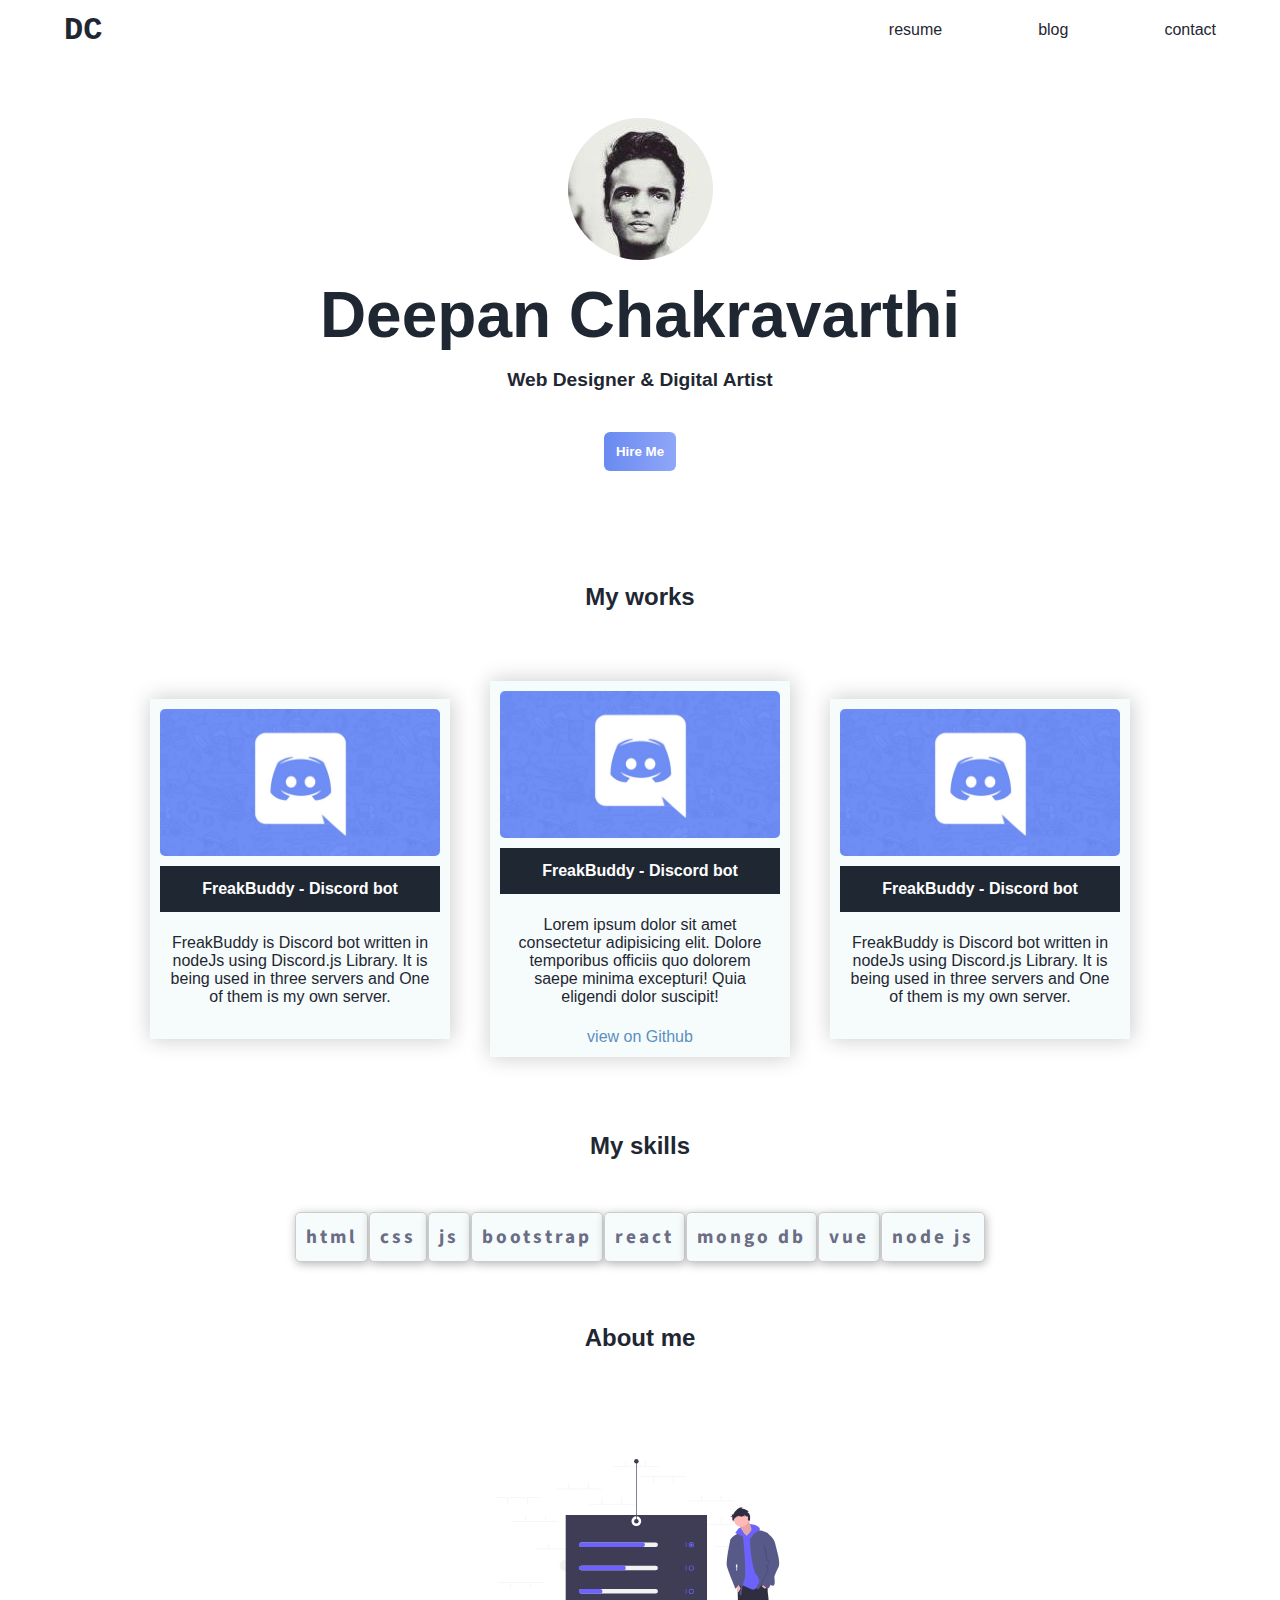
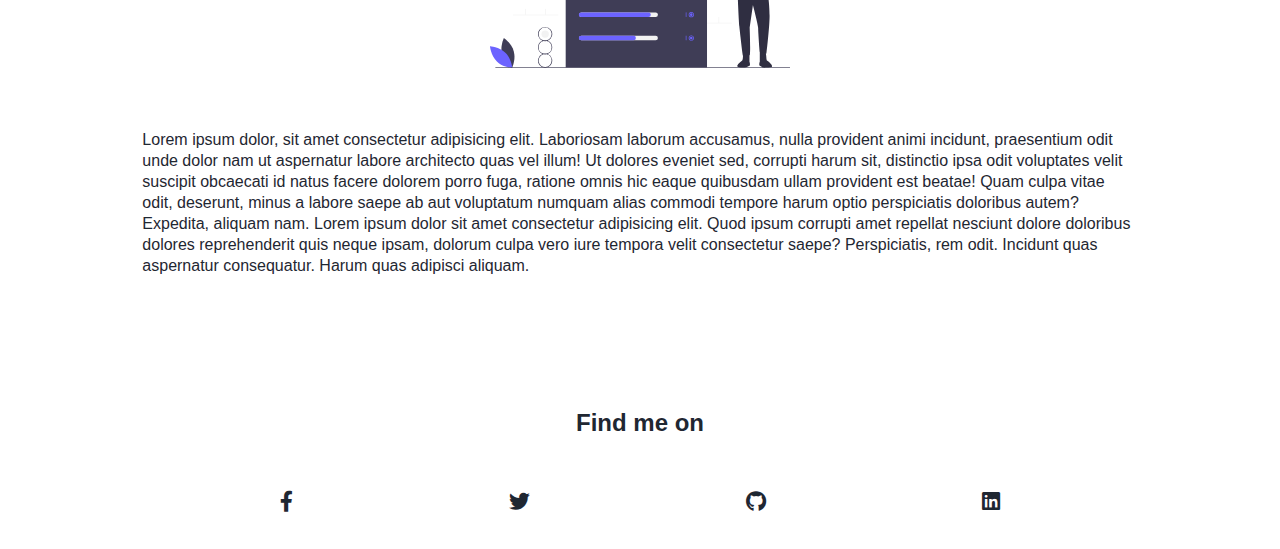
==== commit 49db778e: "Add files via upload" ====
--- a/index.html
+++ b/index.html
@@ -2,151 +2,167 @@
 <html lang="en">
 
 <head>
-  <meta charset="UTF-8" />
-  <meta name="viewport" content="width=device-width, initial-scale=1.0" />
-  <meta http-equiv="X-UA-Compatible" content="ie=edge" />
-  <link rel="stylesheet" href="./style.css" />
-  <!-- google fonts -->
-  <link href="https://fonts.googleapis.com/css?family=Fredoka+One|Permanent+Marker&display=swap" rel="stylesheet" />
-  <!-- google fonts -->
+  <meta charset="UTF-8">
+  <meta name="viewport" content="width=device-width, initial-scale=1.0">
+  <link rel="stylesheet" href="./style.css">
+  <link href="https://fonts.googleapis.com/css?family=Source+Sans+Pro&display=swap" rel="stylesheet">
+  <link rel="stylesheet" href="https://cdnjs.cloudflare.com/ajax/libs/font-awesome/5.12.1/css/all.min.css">
   <title>Deepan Chakravarthi</title>
+
 </head>
 
 <body>
   <div class="container">
-    <!-- <header class="header">
-        <a href="#">Resume</a>
-      </header> -->
+    <div class="header">
+      <div class="logo">DC</div>
+      <div class="nav-bar">
+        <ul class="nav-ul">
+          <li class="nav-links"><a href="#">resume</a></li>
+          <li class="nav-links"><a href="#">blog</a></li>
+          <li class="nav-links"><a href="#">contact</a></li>
+        </ul>
+      </div>
+    </div>
 
-    <main class="body">
-      <!-- info -->
-      <div class="main-info-div">
-        <div class="main-info">
-          <h1 class="hero-name">Deepan Chakravarthi</h1>
-          <h6>Web Designer</h6>
+    <main class="main">
+      <div class="div-profile">
+        <div class="img-container">
+          <img src="./images/dc.jpg" alt="Image not found" class="profilepicture">
         </div>
-        <div class="hero-image">
-          <img src="dc.jpg" alt="Image Not Found" />
+        <div class="hero-name">
+          <h1>Deepan Chakravarthi</h1>
+        </div>
+        <div class="hero-description">
+          <h4>Web Designer & Digital Artist</h4>
+        </div>
+        <div class="my-works-btn">
+          <button>Hire Me</button>
         </div>
       </div>
-      <hr>
-      <!-- info -->
-      <!-- my-works -->
-      <div class="my-works">
-        <h2 class="my-works-header">My Works</h2>
-        <div class="cards">
-          <div class="work-card card1">
-            <div class="image-div">
-              <img src="./curve.png" alt="Image Not Found" />
-            </div>
-            <div class="work-description">
-              <h5>
-                Lorem ipsum dolor sit amet consectetur, adipisicing elit.
-                Illum, perferendis?
-              </h5>
+
+
+      <section class="my-works">
+        <div class="head">
+          <h2>My works</h2>
+        </div>
+
+        <div class="my-works-cards">
+          <div class="card card1">
+            <img src="./images/discord.jpg" alt="Image not found" class="work-image">
+            <div class="description">
+              <h3>FreakBuddy - Discord bot</h3>
+              <h4>FreakBuddy is Discord bot written in nodeJs using Discord.js Library. It is being used in three
+                servers and One of them is my own server.</h4>
             </div>
           </div>
-          <div class="work-card card2">
-            <div class="image-div">
-              <img src="./curve.png" alt="Image Not Found" />
-            </div>
-            <div class="work-description">
-              <h5>
-                Lorem ipsum dolor sit amet consectetur, adipisicing elit.
-                Illum, perferendis?
-              </h5>
+          <div class="card card2">
+            <img src="./images/discord.jpg" alt="Image not found" class="work-image">
+            <div class="description">
+              <h3>FreakBuddy - Discord bot</h3>
+              <h4>Lorem ipsum dolor sit amet consectetur adipisicing elit. Dolore temporibus officiis quo dolorem saepe
+                minima excepturi! Quia eligendi dolor suscipit!</h4>
+              <a href="https://github.com/Darkcodelab/film-buddy.git" target="_blank">view on Github</a>
             </div>
           </div>
-          <div class="work-card card3">
-            <div class="image-div">
-              <img src="./curve.png" alt="Image Not Found" />
+
+          <div class="card card3">
+            <img src="./images/discord.jpg" alt="Image not found" class="work-image">
+            <div class="description">
+              <h3>FreakBuddy - Discord bot</h3>
+              <h4>FreakBuddy is Discord bot written in nodeJs using Discord.js Library. It is being used in three
+                servers and One of them is my own server.</h4>
             </div>
-            <div class="work-description">
-              <h5>
-                Lorem ipsum dolor sit amet consectetur, adipisicing elit.
-                Illum, perferendis?
-              </h5>
-            </div>
+
           </div>
         </div>
-      </div>
-      <hr>
-      <!-- my-works -->
-      <!-- my-works -->
-      <div class="my-works">
-        <h2 class="my-works-header">My Courses</h2>
-        <div class="cards">
-          <div class="work-card card1">
-            <div class="image-div">
-              <img src="./curve.png" alt="Image Not Found" />
-            </div>
-            <div class="work-description">
-              <h5>
-                Lorem ipsum dolor sit amet consectetur, adipisicing elit.
-                Illum, perferendis?
-              </h5>
-            </div>
+      </section>
+
+      <section class="my-skills">
+        <div class="head">
+          <h2>My skills</h2>
+        </div>
+        <div class="skills-body" id="skill">
+          <!-- <img src="./images/skillchart.png" alt="Image not found" class="svg-image my-skills-svg"> -->
+          <div class="html">
+
+            <h3 class="skills">HTML</h3>
           </div>
-          <div class="work-card card2">
-            <div class="image-div">
-              <img src="./curve.png" alt="Image Not Found" />
-            </div>
-            <div class="work-description">
-              <h5>
-                Lorem ipsum dolor sit amet consectetur, adipisicing elit.
-                Illum, perferendis?
-              </h5>
-            </div>
+          <div class="css">
+
+            <h3 class="skills">CSS</h3>
           </div>
-          <div class="work-card card3">
-            <div class="image-div">
-              <img src="./curve.png" alt="Image Not Found" />
-            </div>
-            <div class="work-description">
-              <h5>
-                Lorem ipsum dolor sit amet consectetur, adipisicing elit.
-                Illum, perferendis?
-              </h5>
-            </div>
+          <div class="js">
+
+            <h3 class="skills">JS</h3>
+          </div>
+          <div class="bootstrap">
+
+            <h3 class="skills">BOOTSTRAP</h3>
+          </div>
+          <div class="react">
+
+            <h3 class="skills">REACT</h3>
+          </div>
+          <div class="mongo">
+
+            <h3 class="skills">MONGO DB</h3>
+          </div>
+          <div class="vue">
+
+            <h3 class="skills">VUE</h3>
+          </div>
+          <div class="nodejs">
+
+            <h3 class="skills">NODE JS</h3>
+          </div>
+
+        </div>
+
+      </section>
+
+      <section class="about-me">
+        <div class="head">
+          <h2>About me</h2>
+        </div>
+        <div class="about-me-description">
+          <!-- <div class="about-img"> -->
+          <img src="./images/skills.svg" alt="">
+          <!-- </div> -->
+          <div class="about-text">
+            Lorem ipsum dolor, sit amet consectetur adipisicing elit. Laboriosam laborum accusamus, nulla provident
+            animi incidunt, praesentium odit unde dolor nam ut aspernatur labore architecto quas vel illum! Ut dolores
+            eveniet sed, corrupti harum sit, distinctio ipsa odit voluptates velit suscipit obcaecati id natus facere
+            dolorem porro fuga, ratione omnis hic eaque quibusdam ullam provident est beatae! Quam culpa vitae odit,
+            deserunt, minus a labore saepe ab aut voluptatum numquam alias commodi tempore harum optio perspiciatis
+            doloribus autem? Expedita, aliquam nam. Lorem ipsum dolor sit amet consectetur adipisicing elit. Quod ipsum
+            corrupti amet repellat nesciunt dolore doloribus dolores reprehenderit quis neque ipsam, dolorum culpa vero
+            iure tempora velit consectetur saepe? Perspiciatis, rem odit. Incidunt quas aspernatur consequatur. Harum
+            quas adipisci aliquam.
           </div>
         </div>
-      </div>
-      <hr>
-      <!-- my-works -->
-      <!-- About me -->
-      <div class="about-me">
-        <h2 class="about-me-header">About Me</h2>
-        <div class="about-me-content">
-          <img src="./curve.png" alt="image not found" />
-          <div class="about-me-description">
-            Lorem ipsum dolor sit, amet consectetur adipisicing elit. Quas nam
-            consequuntur optio maiores tenetur harum aspernatur deserunt
-            ipsam? Pariatur sint illo ipsam animi maiores placeat eveniet
-            necessitatibus expedita, sapiente rerum doloribus explicabo
-            tempora quisquam hic recusandae minima commodi repudiandae nobis?
+      </section>
+
+      <section class="contact">
+        <div class="head">
+          <h2>Find me on</h2>
+        </div>
+        <div class="contact-form">
+          <div class="social">
+            <ul class="social-ul">
+              <li class="social-link1"><i class="fab fa-facebook-f"></i></li>
+              <li class="social-link2"><i class="fab fa-twitter"></i></li>
+              <li class="social-link3"><i class="fab fa-github"></i></li>
+              <li class="social-link4"><i class="fab fa-linkedin"></i></li>
+            </ul>
           </div>
         </div>
-      </div>
-      <!-- About me -->
-      <!-- contact -->
-      <div class="contact">
-        <h2 class="contact-header">Contact</h2>
-        <div class="social-links">
-          <a href="#">Facebook</a>
-          <a href="#">Facebook</a>
-          <a href="#">Facebook</a>
-          <a href="#">Facebook</a>
-          <a href="#">Facebook</a>
-        </div>
-      </div>
-      <!-- contact -->
-      <!-- footer -->
-      <footer class="footer">
-        <h5>Hancrafted with 💖 by Deepan</h5>
-      </footer>
-      <!-- footer -->
+
+      </section>
+
+
     </main>
   </div>
+  <script src="./app.js"></script>
 </body>
 
 </html>--- a/style.css
+++ b/style.css
@@ -5,174 +5,247 @@
 }
 
 .container {
+  padding: 0 5%;
+  color: #1f2732;
+}
+.header {
+  display: flex;
+  flex-direction: row;
+  justify-content: space-around;
+  align-items: center;
+  padding: 1% 0;
+}
+
+.logo {
+  width: 50%;
+  font-family: monospace;
+  font-weight: bold;
+  font-size: 2rem;
+}
+
+.nav-bar {
+  width: 50%;
+}
+.nav-ul {
+  display: flex;
+  flex-direction: row;
+  justify-content: flex-end;
+  align-items: center;
+}
+
+.nav-links {
+  list-style: none;
+  margin-left: calc(50% / 3);
+}
+
+.nav-links a {
+  color: #1f2732;
+  text-decoration: none;
+  font-family: sans-serif;
+  font-size: 1rem;
+}
+
+.div-profile {
+  display: flex;
+  flex-direction: column;
+  justify-content: center;
+  align-items: center;
+  padding: 5% 0;
+}
+
+.profilepicture {
+  border-radius: 50%;
+}
+
+.hero-name {
+  font-weight: bold;
+  font-family: sans-serif;
+  font-size: 2rem;
+  text-align: center;
+  margin-top: 14px;
+}
+
+.hero-description {
+  font-family: sans-serif;
+  font-size: 1.2rem;
+  margin-top: 17px;
+}
+
+.my-works-btn {
+  margin-top: 41px;
+}
+.my-works-btn button {
+  padding: 12px;
+  font-weight: bold;
+  outline: none;
+  border: none;
+  color: white;
+  background: linear-gradient(to right, #6a8af1, rgb(143, 167, 248));
+  border-radius: 6px;
+  cursor: pointer;
+}
+
+.my-skills {
+  display: flex;
+  align-items: center;
+  flex-direction: column;
+  font-family: sans-serif;
+  margin-top: 55px;
+}
+
+#skill {
+  display: flex;
+  justify-content: space-around;
+  align-items: center;
+  width: 100%;
+  flex-direction: row;
+  flex-wrap: wrap;
+  padding: 0 20%;
+}
+
+.skills {
+  padding: 10px;
+  background-color: #f6fcfc;
+  font-size: 1.2rem;
+  text-transform: lowercase;
+  letter-spacing: 3px;
+  border: 1px solid #cccccc;
+  border-radius: 5px;
+  color: #6b6d85;
+  margin: 2px 0px;
+  font-family: "Source Sans Pro";
+  box-shadow: 1px 2px 10px rgb(180, 179, 179);
+}
+
+.head {
+  margin-bottom: 50px;
+  font-family: sans-serif;
+}
+
+.content {
   height: 100%;
   width: 100%;
-}
-
-.header {
-  height: 10vh;
-  padding: 0 5%;
-  background: #e5e6e0;
-  display: flex;
-  justify-content: flex-end;
-  align-items: center;
-}
-
-.header a {
+  background: #cccccc;
+}
+
+.my-works {
+  margin-top: 55px;
+  display: flex;
+  flex-direction: column;
+  justify-content: center;
+  align-items: center;
+}
+
+.card {
+  width: 300px;
+  text-align: center;
+  padding: 1%;
+  background: #f6fcfc;
+  margin: 20px;
+  box-shadow: 1px 0 20px 1px rgb(206, 205, 205);
+  border: none;
+}
+
+.card img {
+  width: 100%;
+  background-size: contain;
+  margin-bottom: 6px;
+  border-radius: 5px;
+}
+
+.card h3 {
+  padding: 5%;
+  font-family: sans-serif;
+  font-weight: bold;
+  background: #1f2732;
+  color: white;
+  font-size: 1rem;
+}
+
+.card h4 {
+  padding: 8% 2%;
+  font-family: sans-serif;
+  font-weight: lighter;
+}
+
+.card a {
   text-decoration: none;
-  /* color: black; */
-  font-size: 1.2em;
-  font-family: "Fredoka One", monospace;
-  font-weight: lighter;
-}
-
-.body {
-  background: #e5e6e0;
-  color: #30262e;
+  color: #5b8fc0;
+  font-family: sans-serif;
+}
+
+.my-works-cards {
+  display: flex;
+  flex-direction: row;
+  justify-content: center;
+  align-items: center;
+  flex-wrap: wrap;
+}
+
+@media screen and (max-width: 415px) {
+  h1 {
+    font-size: 1.8rem;
+  }
+  .hero-description {
+    font-size: 1rem;
+  }
+}
+
+.about-me {
+  margin-top: 60px;
+  display: flex;
+  align-items: center;
+  flex-direction: column;
+}
+
+.about-me-description {
+  display: flex;
+  flex-direction: row;
+  flex-wrap: wrap;
   padding: 5%;
-}
-
-.main-info-div {
-  display: flex;
-  flex-direction: column-reverse;
-  justify-content: center;
-  align-items: center;
-  font-size: 1.3em;
-  font-family: "Permanent Marker", sans-serif;
-  height: 50vh;
-}
-
-.hero-name {
-  margin-top: 5%;
-  text-align: center;
-}
-
-.main-info-div h6 {
-  font-size: 1em;
-  font-family: monospace;
-  text-align: center;
-  font-weight: bold;
-  margin-bottom: 5%;
-}
-
-.main-info-div img {
-  border: 1px solid white;
-  border-radius: 50%;
-}
-
-.cards img {
-  width: 140px;
-}
-
-.my-works {
-  display: flex;
-  flex-direction: column;
-  justify-content: space-between;
-  margin-top: 5%;
-  align-items: center;
-  font-family: monospace;
-  text-decoration: underline;
-}
-
-.cards {
-  display: flex;
-  flex-direction: column;
   justify-content: space-evenly;
-  align-items: center;
-  margin-bottom: 5%;
-  /* padding: 0 20%; */
-}
-
-.work-card {
-  display: flex;
-  flex-direction: column;
-  align-items: center;
-}
-
-.card1,
-.card2,
-.card3 {
-  border: 2px solid white;
-  margin-top: 40px;
-  border-radius: 4px;
-  overflow: hidden;
-  /* margin-bottom: 40px; */
-}
-
-.image-div {
-  padding: 5%;
-  width: 100%;
-  text-align: center;
-}
-
-.work-description {
-  padding: 1% 5%;
-  width: 100%;
-  background: #30262e;
-  color: white;
-}
-
-.card3 {
-  /* margin-bottom: 3%; */
-}
-.about-me {
-  margin-top: 10%;
-  display: flex;
+}
+
+.about-img {
+  width: 100%;
+}
+.about-me img {
+  width: 300px;
+}
+
+.about-text {
+  padding-top: 40px;
+  font-family: sans-serif;
+  margin: 2%;
+  line-height: 21px;
+}
+
+.contact {
+  display: flex;
+  align-items: center;
+  flex-direction: column;
+  margin-top: 55px;
+}
+
+ul li {
+  list-style: none;
+}
+
+.contact-form {
+  width: 100%;
+  padding: 3% 0;
+}
+
+.social-ul {
+  display: flex;
+  flex-direction: row;
   justify-content: space-evenly;
   align-items: center;
-  flex-direction: column;
-}
-
-.about-me img {
-  margin-top: 5%;
-  margin-bottom: 5%;
-  width: 150px;
-}
-
-.about-me-content {
-  display: flex;
-  margin-bottom: 5%;
-  flex-direction: column;
-  justify-content: center;
-  align-items: center;
-}
-
-.contact {
-  display: flex;
-  flex-direction: column;
-  justify-content: center;
-  align-items: center;
-  margin-bottom: 5%;
-}
-
-.container h2 {
-  margin-top: 5%;
-  margin-bottom: 3%;
-}
-
-.footer {
-  text-align: center;
-  padding: 0% 0;
-}
-
-@media screen and (min-width: 1024px) {
-  .cards {
-    flex-direction: row;
-  }
-  .card3 {
-    margin-bottom: 0%;
-  }
-  .card2 {
-    margin-right: 4%;
-    margin-left: 4%;
-  }
-  .about-me-content {
-    flex-direction: row;
-    justify-content: space-evenly;
-    width: 50%;
-    align-items: center;
-  }
-  .about-me-content img {
-    margin-right: 5%;
-  }
-}
+  width: 100%;
+  font-size: 1.3rem;
+  margin-top: 8px;
+}
+
+.contact .head {
+  margin-bottom: 10px;
+}
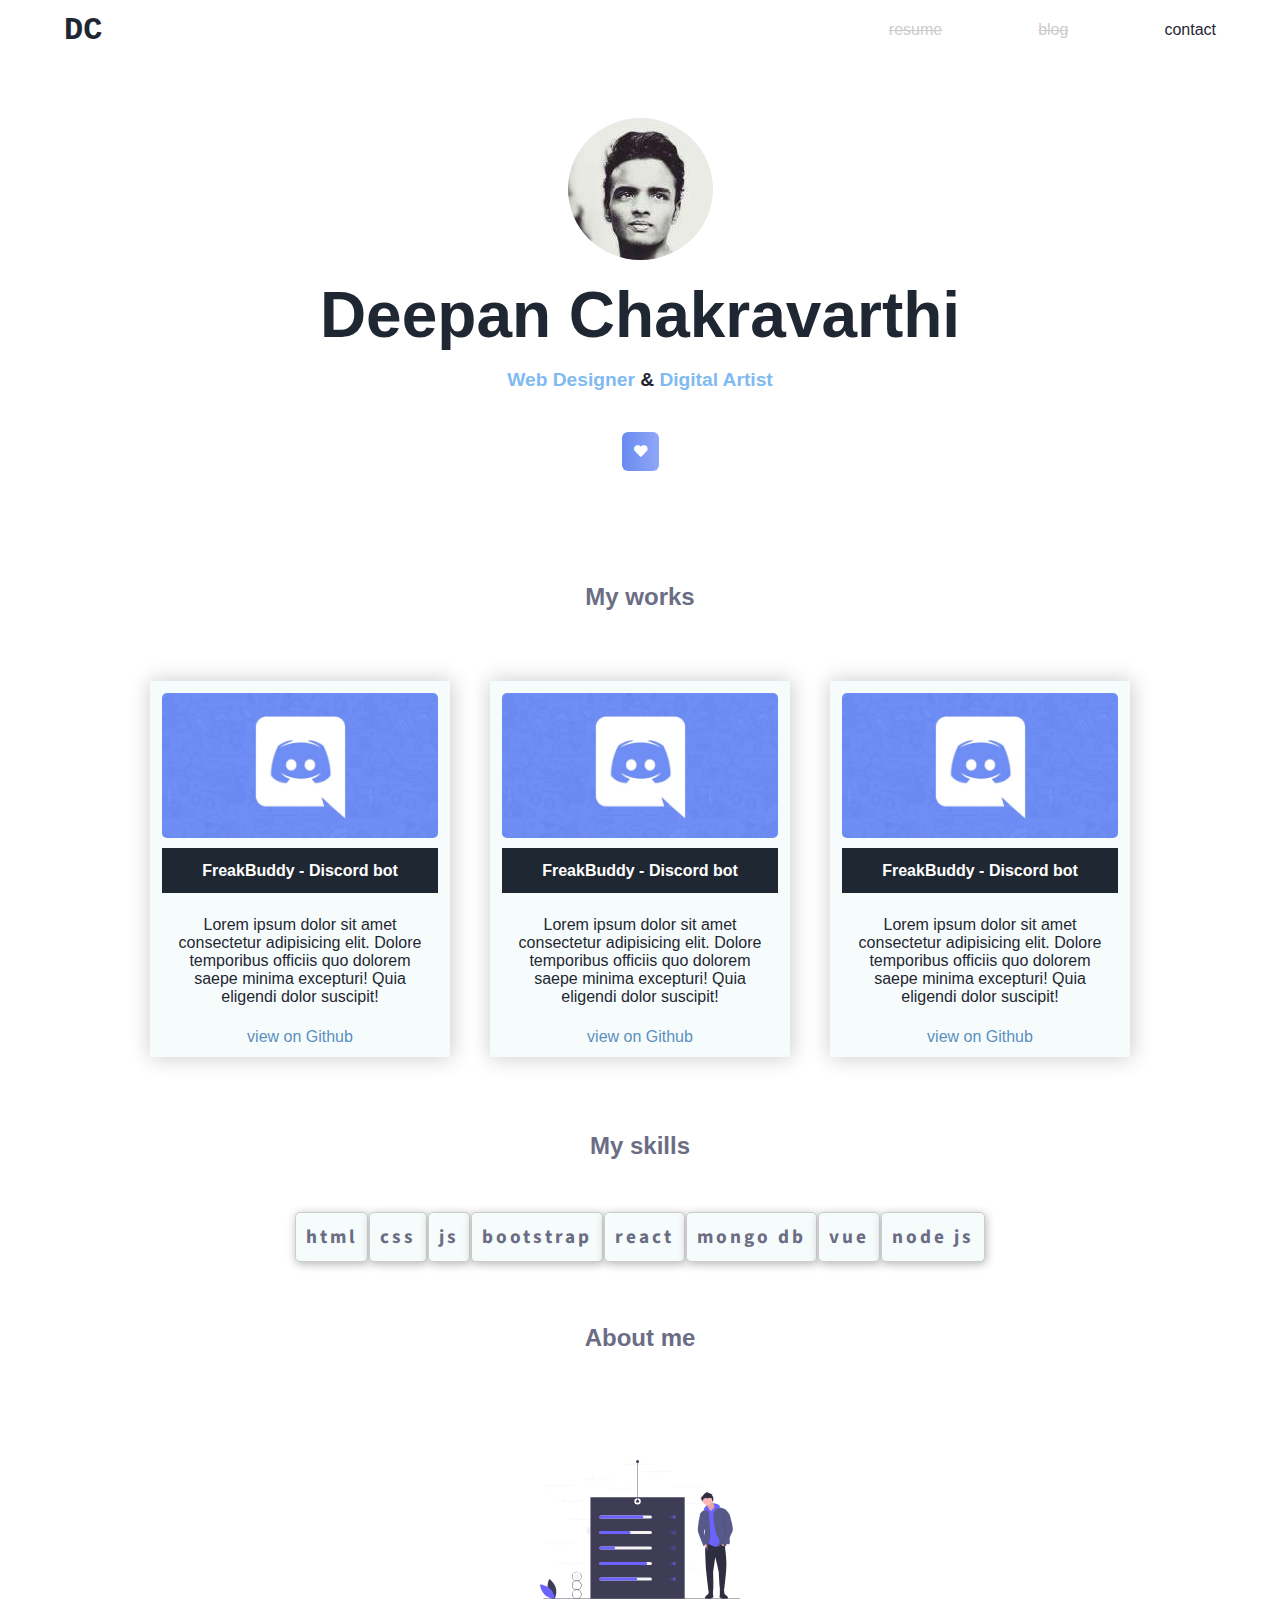
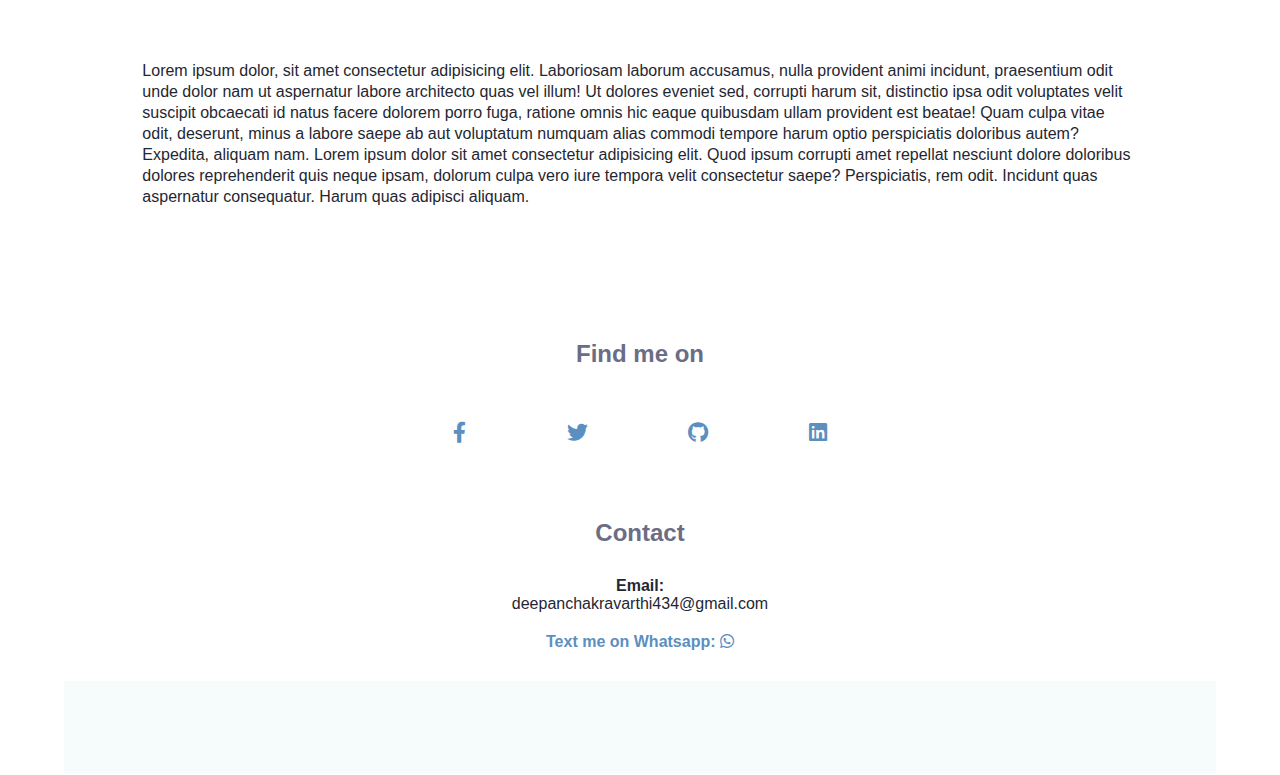
==== commit 4099c2ce: "Add files via upload" ====
--- a/index.html
+++ b/index.html
@@ -17,9 +17,9 @@
       <div class="logo">DC</div>
       <div class="nav-bar">
         <ul class="nav-ul">
-          <li class="nav-links"><a href="#">resume</a></li>
-          <li class="nav-links"><a href="#">blog</a></li>
-          <li class="nav-links"><a href="#">contact</a></li>
+          <li class="nav-links"><a href="#" style="color: #CCCCCC; text-decoration: line-through;">resume</a></li>
+          <li class="nav-links"><a href="#" style="color: #CCCCCC; text-decoration: line-through;">blog</a></li>
+          <li class="nav-links"><a href="#contact">contact</a></li>
         </ul>
       </div>
     </div>
@@ -33,10 +33,11 @@
           <h1>Deepan Chakravarthi</h1>
         </div>
         <div class="hero-description">
-          <h4>Web Designer & Digital Artist</h4>
+          <h4> <span style="color: #7fbaf1"> Web Designer </span> & <span style="color: #7fbaf1"> Digital Artist
+            </span></h4>
         </div>
         <div class="my-works-btn">
-          <button>Hire Me</button>
+          <button class="heart" id="btn"><i class="fa fa-heart"></i></button>
         </div>
       </div>
 
@@ -51,8 +52,9 @@
             <img src="./images/discord.jpg" alt="Image not found" class="work-image">
             <div class="description">
               <h3>FreakBuddy - Discord bot</h3>
-              <h4>FreakBuddy is Discord bot written in nodeJs using Discord.js Library. It is being used in three
-                servers and One of them is my own server.</h4>
+              <h4>Lorem ipsum dolor sit amet consectetur adipisicing elit. Dolore temporibus officiis quo dolorem saepe
+                minima excepturi! Quia eligendi dolor suscipit!</h4>
+              <a href="https://github.com/Darkcodelab/film-buddy.git" target="_blank">view on Github</a>
             </div>
           </div>
           <div class="card card2">
@@ -69,8 +71,9 @@
             <img src="./images/discord.jpg" alt="Image not found" class="work-image">
             <div class="description">
               <h3>FreakBuddy - Discord bot</h3>
-              <h4>FreakBuddy is Discord bot written in nodeJs using Discord.js Library. It is being used in three
-                servers and One of them is my own server.</h4>
+              <h4>Lorem ipsum dolor sit amet consectetur adipisicing elit. Dolore temporibus officiis quo dolorem saepe
+                minima excepturi! Quia eligendi dolor suscipit!</h4>
+              <a href="https://github.com/Darkcodelab/film-buddy.git" target="_blank">view on Github</a>
             </div>
 
           </div>
@@ -146,18 +149,38 @@
         <div class="head">
           <h2>Find me on</h2>
         </div>
-        <div class="contact-form">
+        <div class="social-div">
           <div class="social">
             <ul class="social-ul">
-              <li class="social-link1"><i class="fab fa-facebook-f"></i></li>
-              <li class="social-link2"><i class="fab fa-twitter"></i></li>
-              <li class="social-link3"><i class="fab fa-github"></i></li>
-              <li class="social-link4"><i class="fab fa-linkedin"></i></li>
+              <li class="social-link1"><a href="https://www.facebook.com/deepan.kabilan"><i
+                    class="fab fa-facebook-f"></i></a></li>
+              <li class="social-link2"><a href="https://twitter.com/DeepanC65397632"><i class="fab fa-twitter"></i></a>
+              </li>
+              <li class="social-link3"><a href="https://github.com/Darkcodelab"><i class="fab fa-github"></i></a></li>
+              <li class="social-link4"><a href="https://www.linkedin.com/in/deepan-chakravarthi-9a6987181/"><i
+                    class="fab fa-linkedin"></i></a></li>
             </ul>
           </div>
         </div>
 
+        <div class="head contact-head">
+          <h2>Contact</h2>
+        </div>
+        <div class="contact-form" id="contact">
+          <div class="email">
+            <div> Email: </div>
+            <div class="email-add"> deepanchakravarthi434@gmail.com </div>
+          </div>
+          <div class="whatsapp">
+            <a href="https://wa.me/918056946083">Text me on Whatsapp: <i class="fab fa-whatsapp"></i></a>
+          </div>
+        </div>
+
       </section>
+
+      <footer class="footer" style="padding: 4%; margin-top: 30px;background: #f6fcfc;">
+
+      </footer>
 
 
     </main>
--- a/style.css
+++ b/style.css
@@ -8,6 +8,7 @@
   padding: 0 5%;
   color: #1f2732;
 }
+
 .header {
   display: flex;
   flex-direction: row;
@@ -26,6 +27,7 @@
 .nav-bar {
   width: 50%;
 }
+
 .nav-ul {
   display: flex;
   flex-direction: row;
@@ -69,11 +71,13 @@
   font-family: sans-serif;
   font-size: 1.2rem;
   margin-top: 17px;
+  text-align: center;
 }
 
 .my-works-btn {
   margin-top: 41px;
 }
+
 .my-works-btn button {
   padding: 12px;
   font-weight: bold;
@@ -120,6 +124,7 @@
 .head {
   margin-bottom: 50px;
   font-family: sans-serif;
+  color: #6b6d85;
 }
 
 .content {
@@ -179,15 +184,39 @@
   flex-direction: row;
   justify-content: center;
   align-items: center;
+  width: 100%;
   flex-wrap: wrap;
+}
+
+.pump {
+  animation: pump 0.9s ease-out infinite;
+}
+
+@keyframes pump {
+  from {
+    transform: scale(0.9);
+  }
+
+  to {
+    transform: scale(1.03);
+  }
 }
 
 @media screen and (max-width: 415px) {
   h1 {
     font-size: 1.8rem;
   }
+
   .hero-description {
     font-size: 1rem;
+  }
+
+  .nav-ul {
+    font-size: 12px;
+  }
+
+  .email-add {
+    font-size: 0.5rem;
   }
 }
 
@@ -209,8 +238,9 @@
 .about-img {
   width: 100%;
 }
+
 .about-me img {
-  width: 300px;
+  width: 200px;
 }
 
 .about-text {
@@ -231,9 +261,15 @@
   list-style: none;
 }
 
-.contact-form {
-  width: 100%;
+.social-ul a {
+  text-decoration: none;
+  color: #5b8fc0;
+}
+
+.social-div {
+  width: 50%;
   padding: 3% 0;
+  color: #5b8fc0;
 }
 
 .social-ul {
@@ -249,3 +285,32 @@
 .contact .head {
   margin-bottom: 10px;
 }
+
+.email,
+.whatsapp {
+  font-size: 1rem;
+  font-family: sans-serif;
+  font-weight: bold;
+  margin-top: 20px;
+  text-align: center;
+}
+
+.whatsapp a {
+  color: #5b8fc0;
+  text-decoration: none;
+}
+
+.contact-head {
+  margin-top: 40px;
+}
+
+#contact {
+  width: 100%;
+}
+
+.email-add {
+  width: 100%;
+  color: #1F2732;
+  font-size: 16px;
+  font-weight: lighter;
+}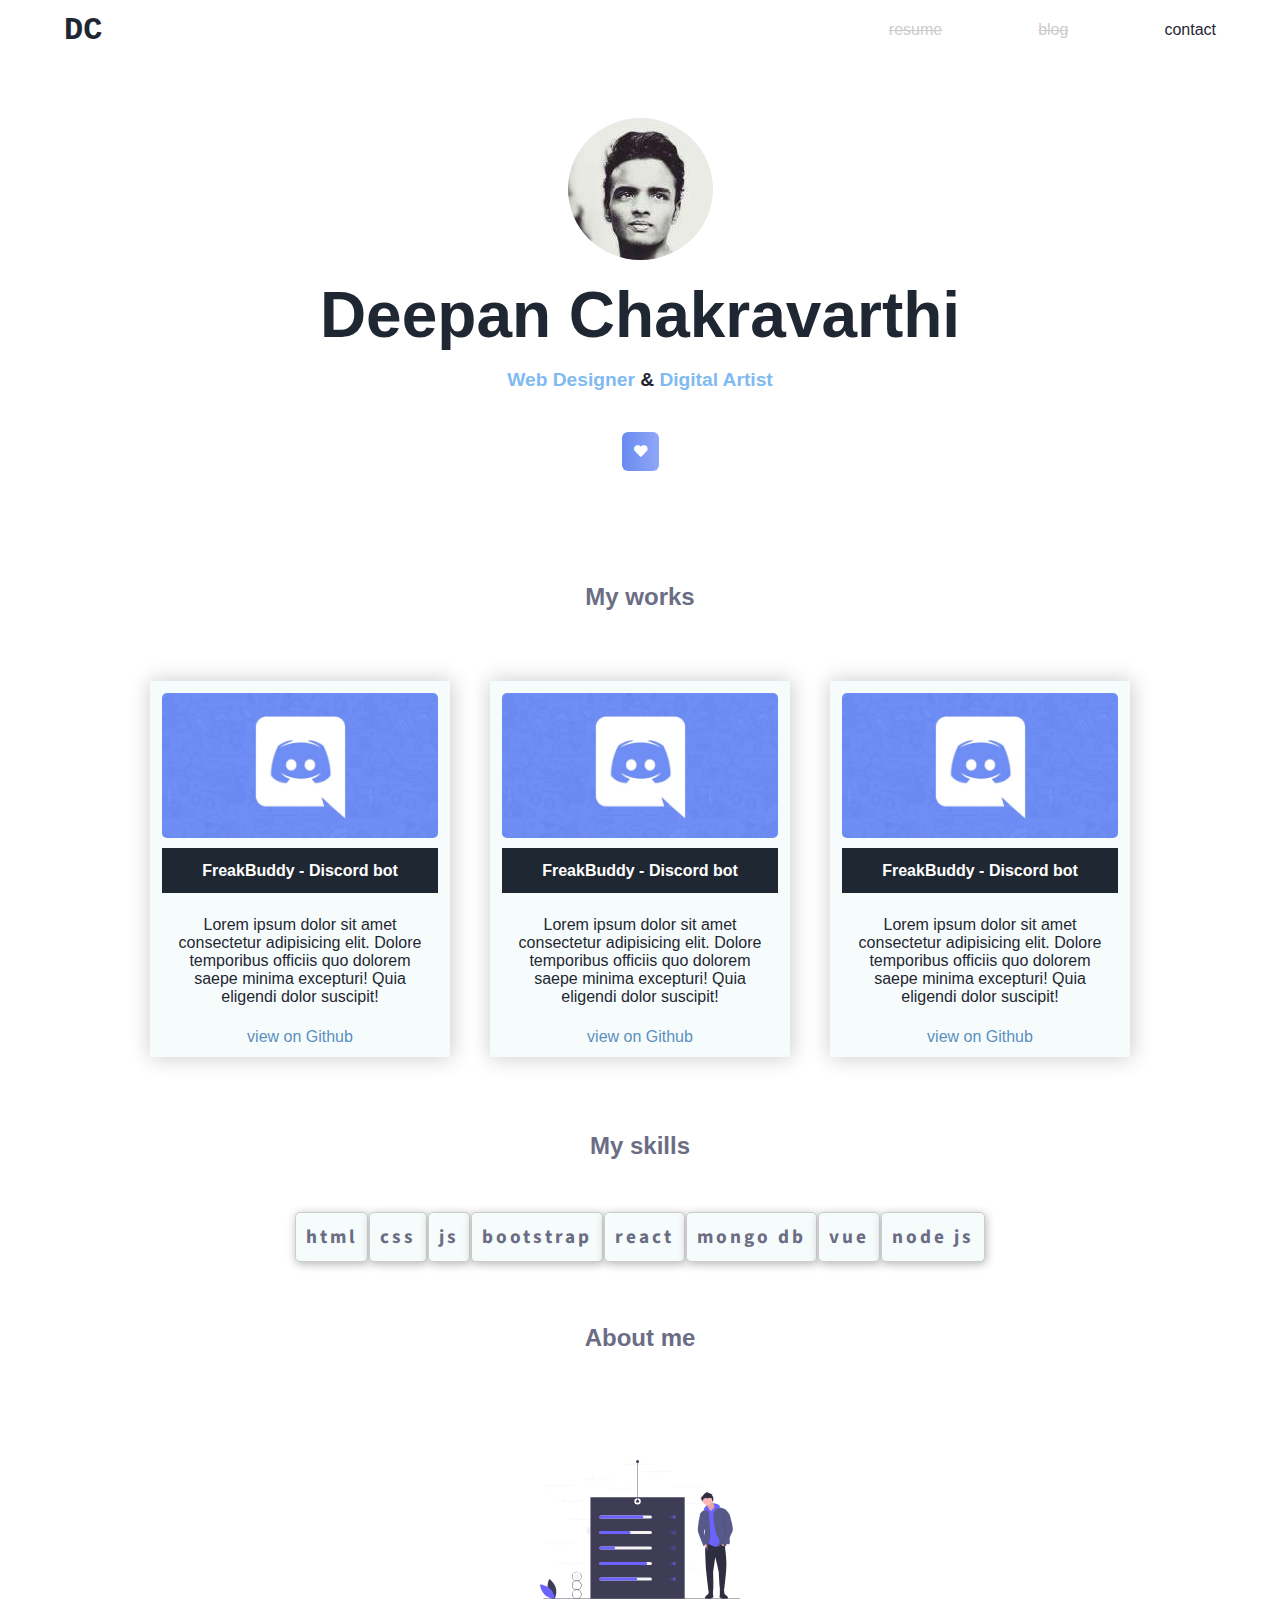
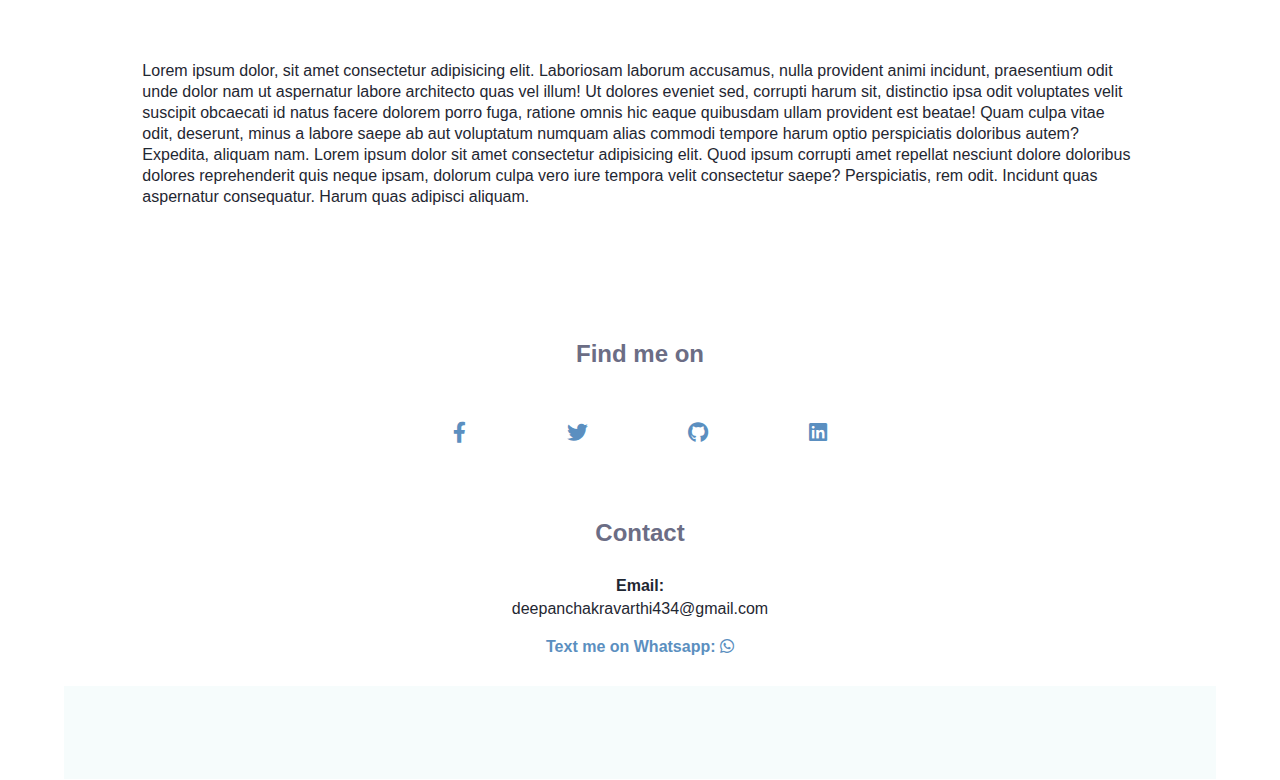
==== commit 534acbaf: "Update index.html" ====
--- a/index.html
+++ b/index.html
@@ -168,7 +168,7 @@
         </div>
         <div class="contact-form" id="contact">
           <div class="email">
-            <div> Email: </div>
+            <div style="margin-bottom: 5px;"> Email: </div>
             <div class="email-add"> deepanchakravarthi434@gmail.com </div>
           </div>
           <div class="whatsapp">
@@ -188,4 +188,4 @@
   <script src="./app.js"></script>
 </body>
 
-</html>+</html>
